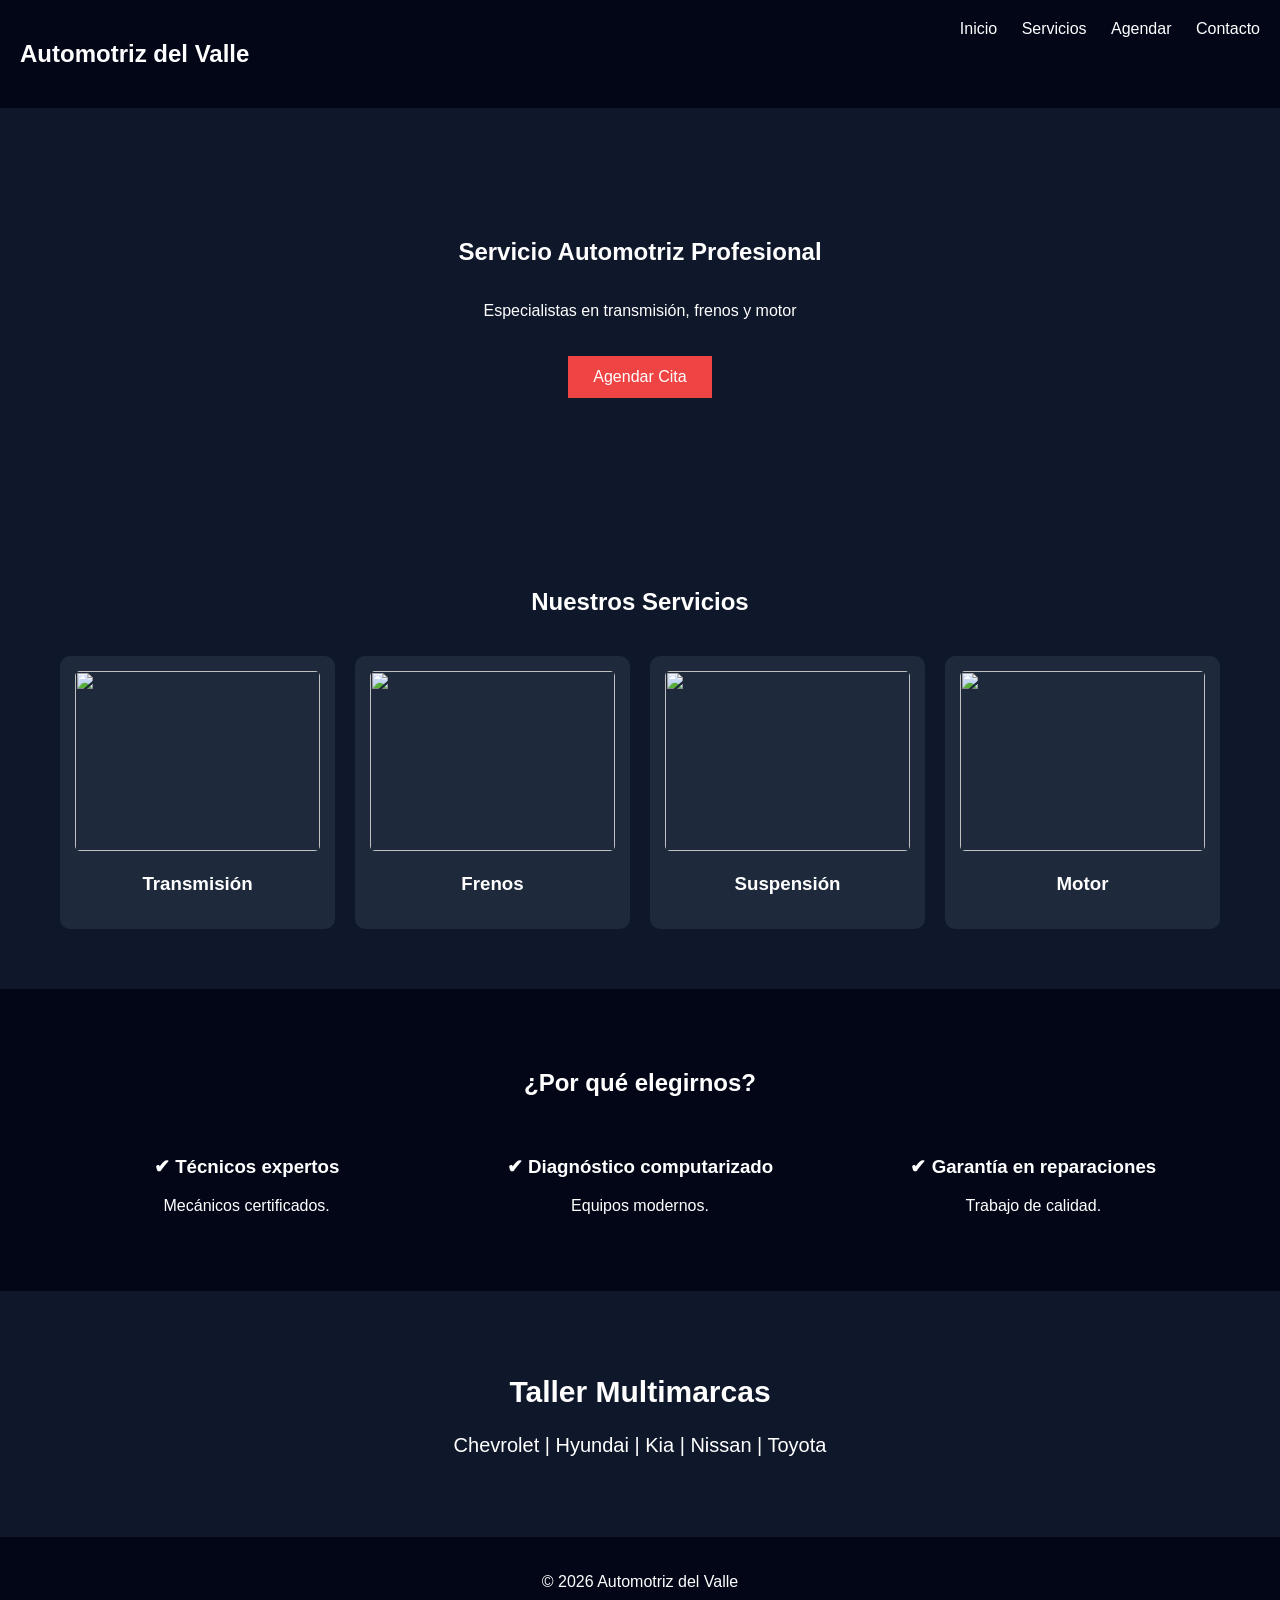
==== index.html @ 14ae5427 "primer version pagina web" ====
<!DOCTYPE html>
<html lang="es">
<head>

<meta charset="UTF-8">
<meta name="viewport" content="width=device-width, initial-scale=1.0">

<title>Automotriz del Valle</title>

<link rel="stylesheet" href="style.css">

</head>

<body>

<!-- NAVBAR -->

<header class="navbar">

<h2>Automotriz del Valle</h2>

<nav>
<a href="#">Inicio</a>
<a href="#">Servicios</a>
<a href="#">Agendar</a>
<a href="#">Contacto</a>
</nav>

</header>

<!-- HERO -->

<section class="hero">

<h1>Servicio Automotriz Profesional</h1>

<p>Especialistas en transmisión, frenos y motor</p>

<button>Agendar Cita</button>

</section>

<!-- SERVICIOS -->

<section class="servicios">

<h2>Nuestros Servicios</h2>

<div class="grid">

<div class="card">
<img src="https://images.unsplash.com/photo-1580273916550-e323be2ae537">
<h3>Transmisión</h3>
</div>

<div class="card">
<img src="https://images.unsplash.com/photo-1619642751034-765dfdf7c58e">
<h3>Frenos</h3>
</div>

<div class="card">
<img src="https://images.unsplash.com/photo-1606577924006-27d39b132ae2">
<h3>Suspensión</h3>
</div>

<div class="card">
<img src="https://images.unsplash.com/photo-1625047509168-a7026f36de04">
<h3>Motor</h3>
</div>

</div>

</section>

<!-- BENEFICIOS -->

<section class="beneficios">

<h2>¿Por qué elegirnos?</h2>

<div class="beneficios-grid">

<div>
<h3>✔ Técnicos expertos</h3>
<p>Mecánicos certificados.</p>
</div>

<div>
<h3>✔ Diagnóstico computarizado</h3>
<p>Equipos modernos.</p>
</div>

<div>
<h3>✔ Garantía en reparaciones</h3>
<p>Trabajo de calidad.</p>
</div>

</div>

</section>

<!-- MARCAS -->

<section class="marcas">

<h2>Taller Multimarcas</h2>

<p>Chevrolet | Hyundai | Kia | Nissan | Toyota</p>

</section>

<!-- FOOTER -->

<footer>

<p>© 2026 Automotriz del Valle</p>

</footer>

</body>
</html>
---- style.css ----
body{

font-family: Arial;
margin:0;
background:#0f172a;
color:white;

}

/* NAVBAR */

.navbar{

display:flex;
justify-content:space-between;
padding:20px;
background:#020617;

}

.navbar a{

color:white;
margin-left:20px;
text-decoration:none;

}

/* HERO */

.hero{

height:400px;

background:url("https://images.unsplash.com/photo-1487754180451-c456f719a1fc") center/cover;

display:flex;
flex-direction:column;
justify-content:center;
align-items:center;

text-align:center;

}

.hero button{

margin-top:20px;
padding:12px 25px;

background:#ef4444;

border:none;

color:white;

font-size:16px;

cursor:pointer;

}

/* SERVICIOS */

.servicios{

padding:60px;

text-align:center;

}

.grid{

display:grid;

grid-template-columns:repeat(4,1fr);

gap:20px;

margin-top:40px;

}

.card{

background:#1e293b;

padding:15px;

border-radius:10px;

}

.card img{

width:100%;

height:180px;

object-fit:cover;

border-radius:5px;

}

/* BENEFICIOS */

.beneficios{

background:#020617;

padding:60px;

text-align:center;

}

.beneficios-grid{

display:grid;

grid-template-columns:repeat(3,1fr);

margin-top:40px;

gap:20px;

}

/* MARCAS */

.marcas{

padding:60px;

text-align:center;

font-size:20px;

}

/* FOOTER */

footer{

background:#020617;

padding:20px;

text-align:center;

}
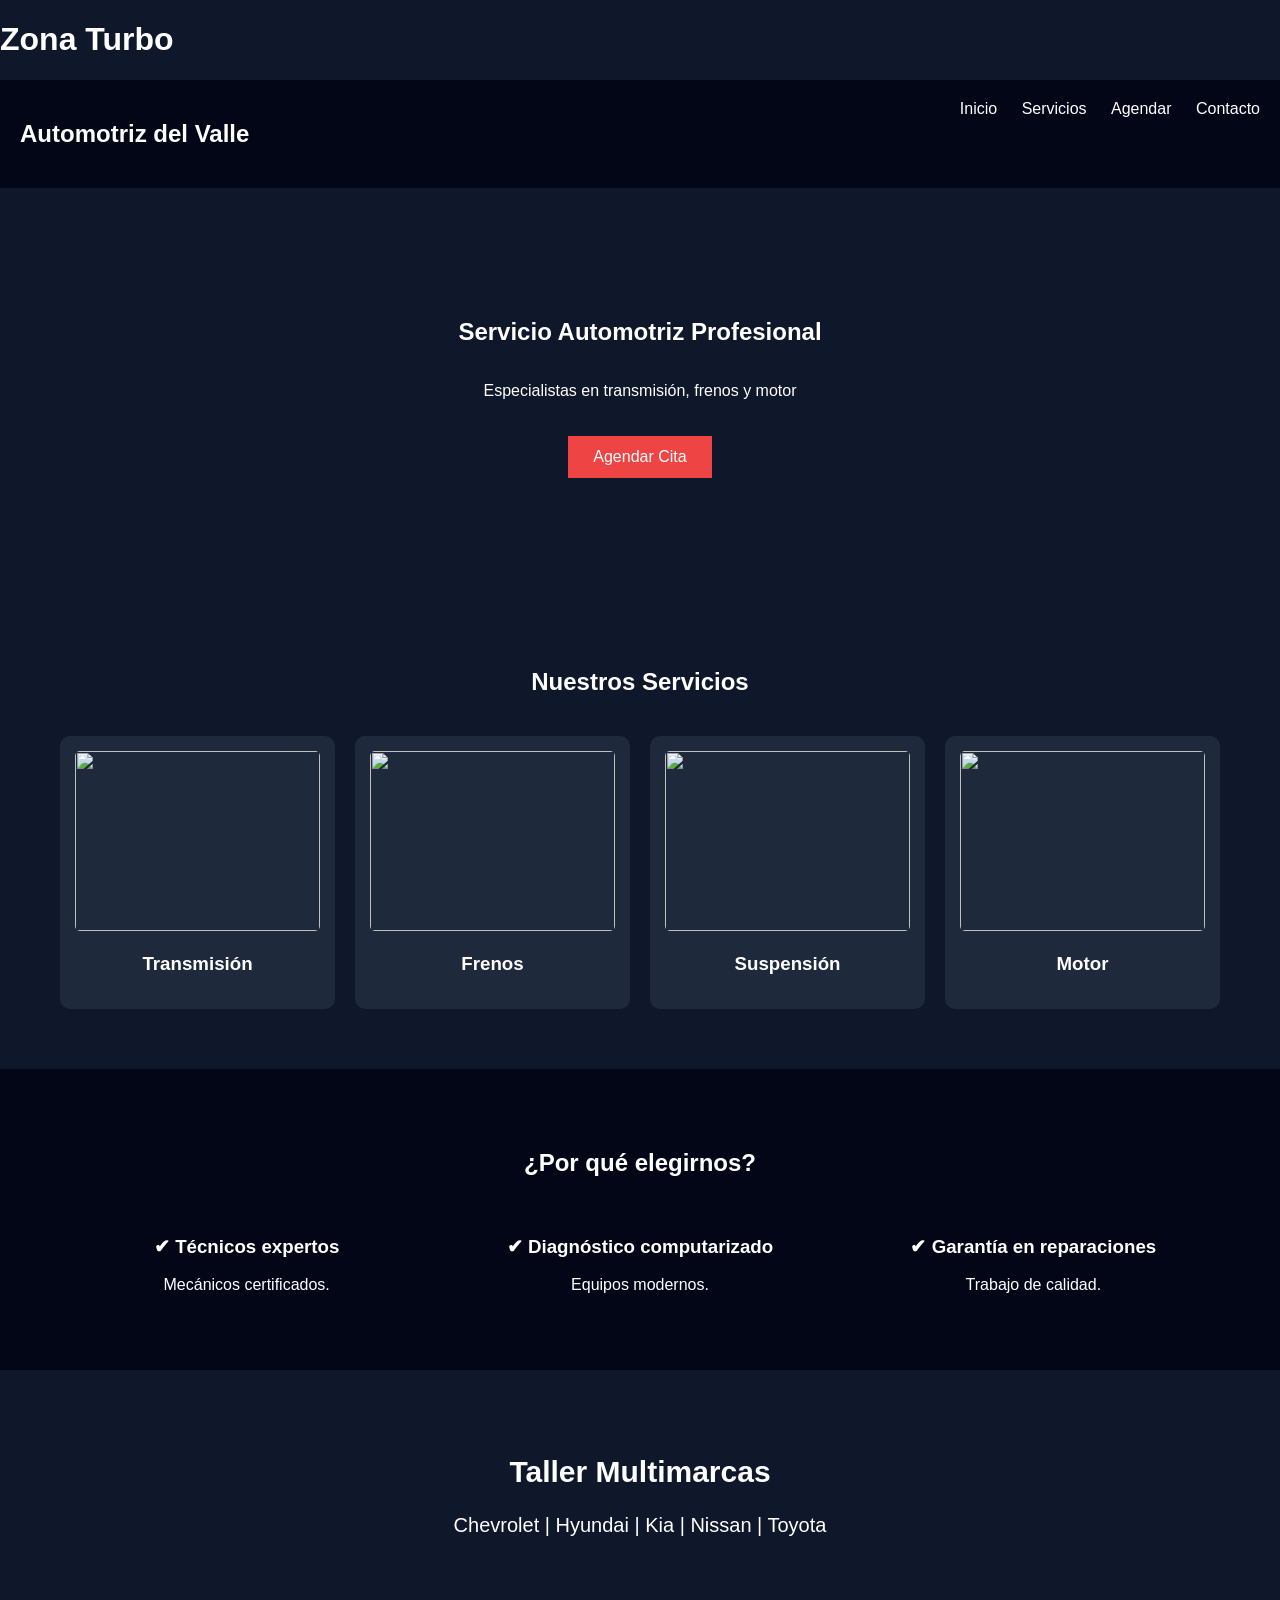
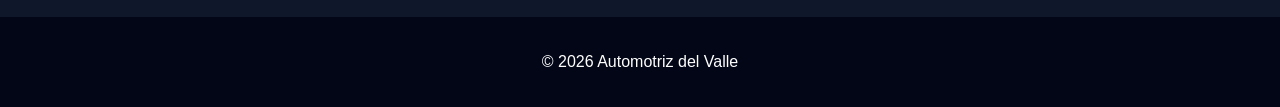
==== commit 238ec7c9: "cambio titulo" ====
--- a/index.html
+++ b/index.html
@@ -5,7 +5,7 @@
 <meta charset="UTF-8">
 <meta name="viewport" content="width=device-width, initial-scale=1.0">
 
-<title>Automotriz del Valle</title>
+<h1>Zona Turbo</h1>
 
 <link rel="stylesheet" href="style.css">
 
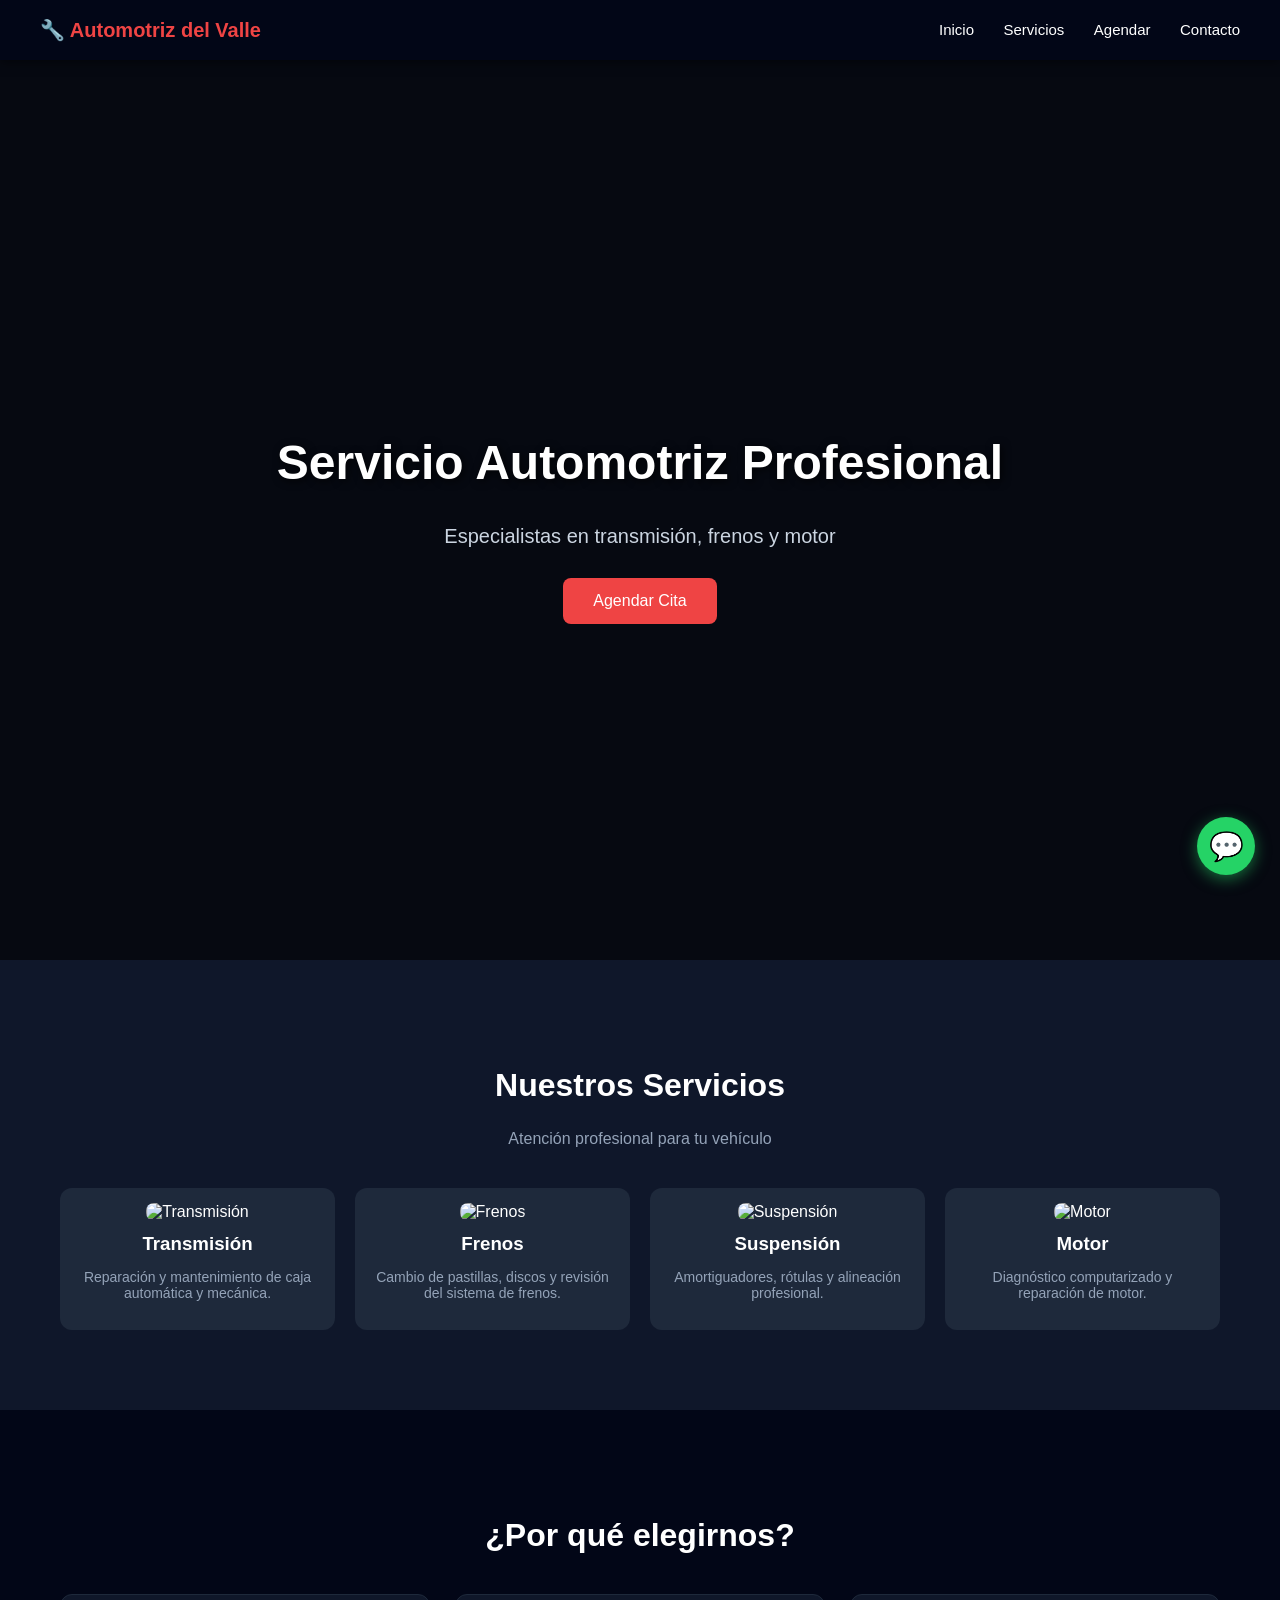
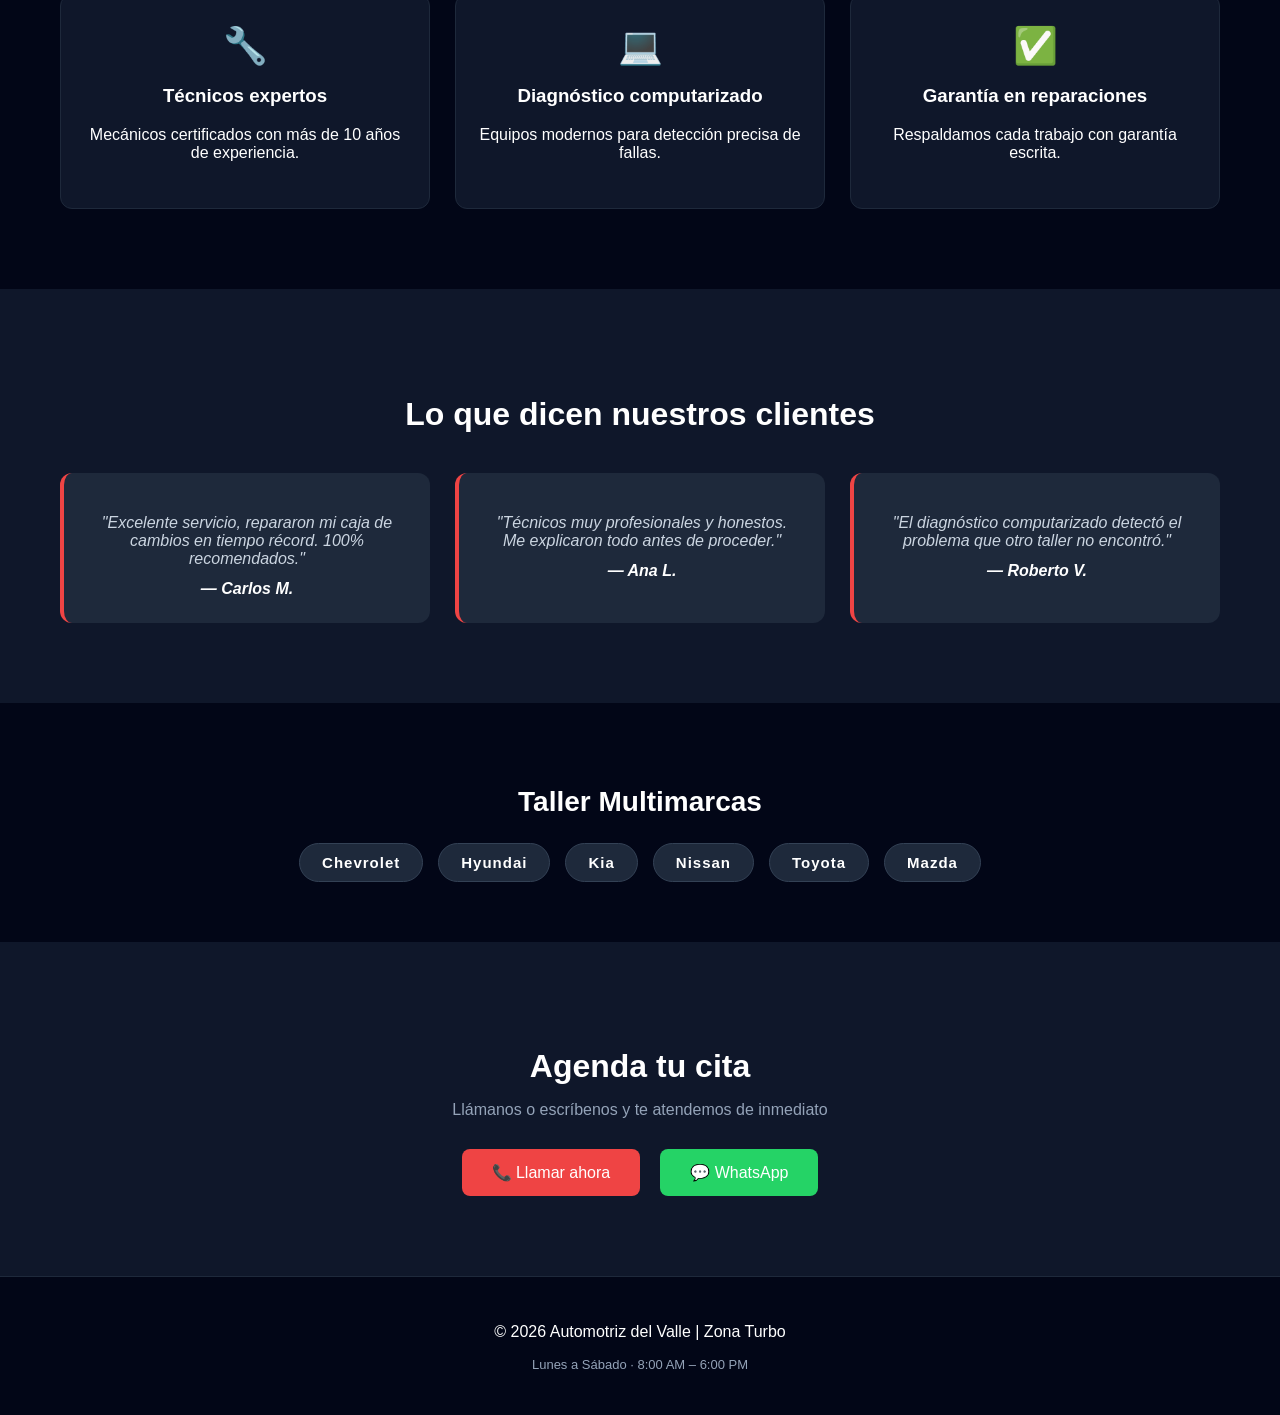
==== commit 40ecaac6: "fix: corregir bugs críticos y mejorar diseño responsive" ====
--- a/index.html
+++ b/index.html
@@ -4,9 +4,8 @@
 
 <meta charset="UTF-8">
 <meta name="viewport" content="width=device-width, initial-scale=1.0">
-
-<h1>Zona Turbo</h1>
-
+<title>Zona Turbo - Automotriz del Valle</title>
+<link rel="icon" href="https://cdn-icons-png.flaticon.com/512/3774/3774278.png" type="image/png">
 <link rel="stylesheet" href="style.css">
 
 </head>
@@ -17,58 +16,63 @@
 
 <header class="navbar">
 
-<h2>Automotriz del Valle</h2>
+  <h2 class="navbar-logo">🔧 Automotriz del Valle</h2>
 
-<nav>
-<a href="#">Inicio</a>
-<a href="#">Servicios</a>
-<a href="#">Agendar</a>
-<a href="#">Contacto</a>
-</nav>
+  <nav>
+    <a href="#inicio">Inicio</a>
+    <a href="#servicios">Servicios</a>
+    <a href="#agendar">Agendar</a>
+    <a href="#contacto">Contacto</a>
+  </nav>
 
 </header>
 
 <!-- HERO -->
 
-<section class="hero">
+<section class="hero" id="inicio">
 
-<h1>Servicio Automotriz Profesional</h1>
-
-<p>Especialistas en transmisión, frenos y motor</p>
-
-<button>Agendar Cita</button>
+  <div class="hero-overlay">
+    <h1>Servicio Automotriz Profesional</h1>
+    <p>Especialistas en transmisión, frenos y motor</p>
+    <a href="#agendar"><button class="btn-primary">Agendar Cita</button></a>
+  </div>
 
 </section>
 
 <!-- SERVICIOS -->
 
-<section class="servicios">
+<section class="servicios" id="servicios">
 
-<h2>Nuestros Servicios</h2>
+  <h2>Nuestros Servicios</h2>
+  <p class="seccion-subtitulo">Atención profesional para tu vehículo</p>
 
-<div class="grid">
+  <div class="grid">
 
-<div class="card">
-<img src="https://images.unsplash.com/photo-1580273916550-e323be2ae537">
-<h3>Transmisión</h3>
-</div>
+    <div class="card">
+      <img src="https://images.unsplash.com/photo-1580273916550-e323be2ae537" alt="Transmisión">
+      <h3>Transmisión</h3>
+      <p>Reparación y mantenimiento de caja automática y mecánica.</p>
+    </div>
 
-<div class="card">
-<img src="https://images.unsplash.com/photo-1619642751034-765dfdf7c58e">
-<h3>Frenos</h3>
-</div>
+    <div class="card">
+      <img src="https://images.unsplash.com/photo-1619642751034-765dfdf7c58e" alt="Frenos">
+      <h3>Frenos</h3>
+      <p>Cambio de pastillas, discos y revisión del sistema de frenos.</p>
+    </div>
 
-<div class="card">
-<img src="https://images.unsplash.com/photo-1606577924006-27d39b132ae2">
-<h3>Suspensión</h3>
-</div>
+    <div class="card">
+      <img src="https://images.unsplash.com/photo-1606577924006-27d39b132ae2" alt="Suspensión">
+      <h3>Suspensión</h3>
+      <p>Amortiguadores, rótulas y alineación profesional.</p>
+    </div>
 
-<div class="card">
-<img src="https://images.unsplash.com/photo-1625047509168-a7026f36de04">
-<h3>Motor</h3>
-</div>
+    <div class="card">
+      <img src="https://images.unsplash.com/photo-1625047509168-a7026f36de04" alt="Motor">
+      <h3>Motor</h3>
+      <p>Diagnóstico computarizado y reparación de motor.</p>
+    </div>
 
-</div>
+  </div>
 
 </section>
 
@@ -76,26 +80,56 @@
 
 <section class="beneficios">
 
-<h2>¿Por qué elegirnos?</h2>
+  <h2>¿Por qué elegirnos?</h2>
 
-<div class="beneficios-grid">
+  <div class="beneficios-grid">
 
-<div>
-<h3>✔ Técnicos expertos</h3>
-<p>Mecánicos certificados.</p>
-</div>
+    <div class="beneficio-card">
+      <span class="icono">🔧</span>
+      <h3>Técnicos expertos</h3>
+      <p>Mecánicos certificados con más de 10 años de experiencia.</p>
+    </div>
 
-<div>
-<h3>✔ Diagnóstico computarizado</h3>
-<p>Equipos modernos.</p>
-</div>
+    <div class="beneficio-card">
+      <span class="icono">💻</span>
+      <h3>Diagnóstico computarizado</h3>
+      <p>Equipos modernos para detección precisa de fallas.</p>
+    </div>
 
-<div>
-<h3>✔ Garantía en reparaciones</h3>
-<p>Trabajo de calidad.</p>
-</div>
+    <div class="beneficio-card">
+      <span class="icono">✅</span>
+      <h3>Garantía en reparaciones</h3>
+      <p>Respaldamos cada trabajo con garantía escrita.</p>
+    </div>
 
-</div>
+  </div>
+
+</section>
+
+<!-- TESTIMONIOS -->
+
+<section class="testimonios">
+
+  <h2>Lo que dicen nuestros clientes</h2>
+
+  <div class="testimonios-grid">
+
+    <div class="testimonio-card">
+      <p>"Excelente servicio, repararon mi caja de cambios en tiempo récord. 100% recomendados."</p>
+      <strong>— Carlos M.</strong>
+    </div>
+
+    <div class="testimonio-card">
+      <p>"Técnicos muy profesionales y honestos. Me explicaron todo antes de proceder."</p>
+      <strong>— Ana L.</strong>
+    </div>
+
+    <div class="testimonio-card">
+      <p>"El diagnóstico computarizado detectó el problema que otro taller no encontró."</p>
+      <strong>— Roberto V.</strong>
+    </div>
+
+  </div>
 
 </section>
 
@@ -103,19 +137,43 @@
 
 <section class="marcas">
 
-<h2>Taller Multimarcas</h2>
+  <h2>Taller Multimarcas</h2>
+  <div class="marcas-lista">
+    <span>Chevrolet</span>
+    <span>Hyundai</span>
+    <span>Kia</span>
+    <span>Nissan</span>
+    <span>Toyota</span>
+    <span>Mazda</span>
+  </div>
 
-<p>Chevrolet | Hyundai | Kia | Nissan | Toyota</p>
+</section>
+
+<!-- AGENDAR -->
+
+<section class="agendar" id="agendar">
+
+  <h2>Agenda tu cita</h2>
+  <p>Llámanos o escríbenos y te atendemos de inmediato</p>
+
+  <div class="contacto-btns">
+    <a href="tel:+593000000000" class="btn-primary">📞 Llamar ahora</a>
+    <a href="https://wa.me/593000000000" target="_blank" class="btn-whatsapp">💬 WhatsApp</a>
+  </div>
 
 </section>
 
 <!-- FOOTER -->
 
-<footer>
+<footer id="contacto">
 
-<p>© 2026 Automotriz del Valle</p>
+  <p>© 2026 Automotriz del Valle | Zona Turbo</p>
+  <p style="font-size:13px; color:#94a3b8;">Lunes a Sábado · 8:00 AM – 6:00 PM</p>
 
 </footer>
 
+<!-- BOTÓN FLOTANTE WHATSAPP -->
+<a href="https://wa.me/593000000000" target="_blank" class="whatsapp-float">💬</a>
+
 </body>
 </html>
--- a/style.css
+++ b/style.css
@@ -1,153 +1,382 @@
-body{
-
-font-family: Arial;
-margin:0;
-background:#0f172a;
-color:white;
-
+* {
+  box-sizing: border-box;
+}
+
+body {
+  font-family: 'Arial', sans-serif;
+  margin: 0;
+  background: #0f172a;
+  color: white;
 }
 
 /* NAVBAR */
 
-.navbar{
-
-display:flex;
-justify-content:space-between;
-padding:20px;
-background:#020617;
-
-}
-
-.navbar a{
-
-color:white;
-margin-left:20px;
-text-decoration:none;
-
+.navbar {
+  display: flex;
+  justify-content: space-between;
+  align-items: center;
+  padding: 18px 40px;
+  background: #020617;
+  position: sticky;
+  top: 0;
+  z-index: 100;
+  box-shadow: 0 2px 10px rgba(0,0,0,0.5);
+}
+
+.navbar-logo {
+  margin: 0;
+  font-size: 20px;
+  color: #ef4444;
+}
+
+.navbar a {
+  color: white;
+  margin-left: 25px;
+  text-decoration: none;
+  font-size: 15px;
+  transition: color 0.3s;
+}
+
+.navbar a:hover {
+  color: #ef4444;
 }
 
 /* HERO */
 
-.hero{
-
-height:400px;
-
-background:url("https://images.unsplash.com/photo-1487754180451-c456f719a1fc") center/cover;
-
-display:flex;
-flex-direction:column;
-justify-content:center;
-align-items:center;
-
-text-align:center;
-
-}
-
-.hero button{
-
-margin-top:20px;
-padding:12px 25px;
-
-background:#ef4444;
-
-border:none;
-
-color:white;
-
-font-size:16px;
-
-cursor:pointer;
-
+.hero {
+  height: 100vh;
+  background: url("https://images.unsplash.com/photo-1487754180451-c456f719a1fc") center/cover no-repeat;
+  display: flex;
+  justify-content: center;
+  align-items: center;
+}
+
+.hero-overlay {
+  background: rgba(0, 0, 0, 0.6);
+  width: 100%;
+  height: 100%;
+  display: flex;
+  flex-direction: column;
+  justify-content: center;
+  align-items: center;
+  text-align: center;
+  padding: 20px;
+}
+
+.hero-overlay h1 {
+  font-size: 48px;
+  margin-bottom: 15px;
+  text-shadow: 2px 2px 8px rgba(0,0,0,0.8);
+}
+
+.hero-overlay p {
+  font-size: 20px;
+  color: #cbd5e1;
+  margin-bottom: 30px;
+}
+
+/* BOTONES */
+
+.btn-primary {
+  padding: 14px 30px;
+  background: #ef4444;
+  border: none;
+  color: white;
+  font-size: 16px;
+  cursor: pointer;
+  border-radius: 8px;
+  text-decoration: none;
+  display: inline-block;
+  transition: background 0.3s, transform 0.2s;
+}
+
+.btn-primary:hover {
+  background: #dc2626;
+  transform: scale(1.05);
+}
+
+.btn-whatsapp {
+  padding: 14px 30px;
+  background: #25d366;
+  border: none;
+  color: white;
+  font-size: 16px;
+  cursor: pointer;
+  border-radius: 8px;
+  text-decoration: none;
+  display: inline-block;
+  transition: background 0.3s, transform 0.2s;
+}
+
+.btn-whatsapp:hover {
+  background: #1ebe5d;
+  transform: scale(1.05);
 }
 
 /* SERVICIOS */
 
-.servicios{
-
-padding:60px;
-
-text-align:center;
-
-}
-
-.grid{
-
-display:grid;
-
-grid-template-columns:repeat(4,1fr);
-
-gap:20px;
-
-margin-top:40px;
-
-}
-
-.card{
-
-background:#1e293b;
-
-padding:15px;
-
-border-radius:10px;
-
-}
-
-.card img{
-
-width:100%;
-
-height:180px;
-
-object-fit:cover;
-
-border-radius:5px;
-
+.servicios {
+  padding: 80px 60px;
+  text-align: center;
+}
+
+.servicios h2 {
+  font-size: 32px;
+}
+
+.seccion-subtitulo {
+  color: #94a3b8;
+  margin-top: 8px;
+}
+
+.grid {
+  display: grid;
+  grid-template-columns: repeat(4, 1fr);
+  gap: 20px;
+  margin-top: 40px;
+}
+
+.card {
+  background: #1e293b;
+  padding: 15px;
+  border-radius: 12px;
+  transition: transform 0.3s, box-shadow 0.3s;
+}
+
+.card:hover {
+  transform: translateY(-6px);
+  box-shadow: 0 8px 20px rgba(239, 68, 68, 0.3);
+}
+
+.card img {
+  width: 100%;
+  height: 180px;
+  object-fit: cover;
+  border-radius: 8px;
+}
+
+.card h3 {
+  margin: 12px 0 6px;
+}
+
+.card p {
+  font-size: 14px;
+  color: #94a3b8;
 }
 
 /* BENEFICIOS */
 
-.beneficios{
-
-background:#020617;
-
-padding:60px;
-
-text-align:center;
-
-}
-
-.beneficios-grid{
-
-display:grid;
-
-grid-template-columns:repeat(3,1fr);
-
-margin-top:40px;
-
-gap:20px;
-
+.beneficios {
+  background: #020617;
+  padding: 80px 60px;
+  text-align: center;
+}
+
+.beneficios h2 {
+  font-size: 32px;
+  margin-bottom: 10px;
+}
+
+.beneficios-grid {
+  display: grid;
+  grid-template-columns: repeat(3, 1fr);
+  margin-top: 40px;
+  gap: 25px;
+}
+
+.beneficio-card {
+  background: #0f172a;
+  padding: 30px 20px;
+  border-radius: 12px;
+  border: 1px solid #1e293b;
+  transition: border-color 0.3s;
+}
+
+.beneficio-card:hover {
+  border-color: #ef4444;
+}
+
+.icono {
+  font-size: 36px;
+  display: block;
+  margin-bottom: 15px;
+}
+
+/* TESTIMONIOS */
+
+.testimonios {
+  padding: 80px 60px;
+  text-align: center;
+}
+
+.testimonios h2 {
+  font-size: 32px;
+  margin-bottom: 40px;
+}
+
+.testimonios-grid {
+  display: grid;
+  grid-template-columns: repeat(3, 1fr);
+  gap: 25px;
+}
+
+.testimonio-card {
+  background: #1e293b;
+  padding: 25px;
+  border-radius: 12px;
+  font-style: italic;
+  border-left: 4px solid #ef4444;
+}
+
+.testimonio-card p {
+  color: #cbd5e1;
+  margin-bottom: 12px;
 }
 
 /* MARCAS */
 
-.marcas{
-
-padding:60px;
-
-text-align:center;
-
-font-size:20px;
-
+.marcas {
+  background: #020617;
+  padding: 60px;
+  text-align: center;
+}
+
+.marcas h2 {
+  font-size: 28px;
+  margin-bottom: 25px;
+}
+
+.marcas-lista {
+  display: flex;
+  justify-content: center;
+  flex-wrap: wrap;
+  gap: 15px;
+  margin-top: 10px;
+}
+
+.marcas-lista span {
+  background: #1e293b;
+  padding: 10px 22px;
+  border-radius: 30px;
+  font-size: 15px;
+  font-weight: bold;
+  letter-spacing: 1px;
+  border: 1px solid #334155;
+}
+
+/* AGENDAR */
+
+.agendar {
+  padding: 80px 60px;
+  text-align: center;
+  background: #0f172a;
+}
+
+.agendar h2 {
+  font-size: 32px;
+  margin-bottom: 10px;
+}
+
+.agendar p {
+  color: #94a3b8;
+  margin-bottom: 30px;
+}
+
+.contacto-btns {
+  display: flex;
+  justify-content: center;
+  gap: 20px;
+  flex-wrap: wrap;
 }
 
 /* FOOTER */
 
-footer{
-
-background:#020617;
-
-padding:20px;
-
-text-align:center;
-
-}+footer {
+  background: #020617;
+  padding: 30px 20px;
+  text-align: center;
+  border-top: 1px solid #1e293b;
+}
+
+/* WHATSAPP FLOTANTE */
+
+.whatsapp-float {
+  position: fixed;
+  bottom: 25px;
+  right: 25px;
+  background: #25d366;
+  color: white;
+  font-size: 28px;
+  width: 58px;
+  height: 58px;
+  border-radius: 50%;
+  display: flex;
+  align-items: center;
+  justify-content: center;
+  text-decoration: none;
+  box-shadow: 0 4px 15px rgba(37, 211, 102, 0.5);
+  z-index: 999;
+  transition: transform 0.3s;
+}
+
+.whatsapp-float:hover {
+  transform: scale(1.15);
+}
+
+/* RESPONSIVE */
+
+@media (max-width: 1024px) {
+  .grid {
+    grid-template-columns: repeat(2, 1fr);
+  }
+}
+
+@media (max-width: 768px) {
+  .navbar {
+    flex-direction: column;
+    gap: 12px;
+    padding: 15px 20px;
+  }
+
+  .navbar nav {
+    display: flex;
+    flex-wrap: wrap;
+    justify-content: center;
+    gap: 5px;
+  }
+
+  .navbar a {
+    margin-left: 10px;
+  }
+
+  .hero-overlay h1 {
+    font-size: 30px;
+  }
+
+  .hero-overlay p {
+    font-size: 16px;
+  }
+
+  .servicios,
+  .beneficios,
+  .testimonios,
+  .marcas,
+  .agendar {
+    padding: 50px 20px;
+  }
+
+  .beneficios-grid,
+  .testimonios-grid {
+    grid-template-columns: 1fr;
+  }
+}
+
+@media (max-width: 480px) {
+  .grid {
+    grid-template-columns: 1fr;
+  }
+
+  .hero-overlay h1 {
+    font-size: 24px;
+  }
+}
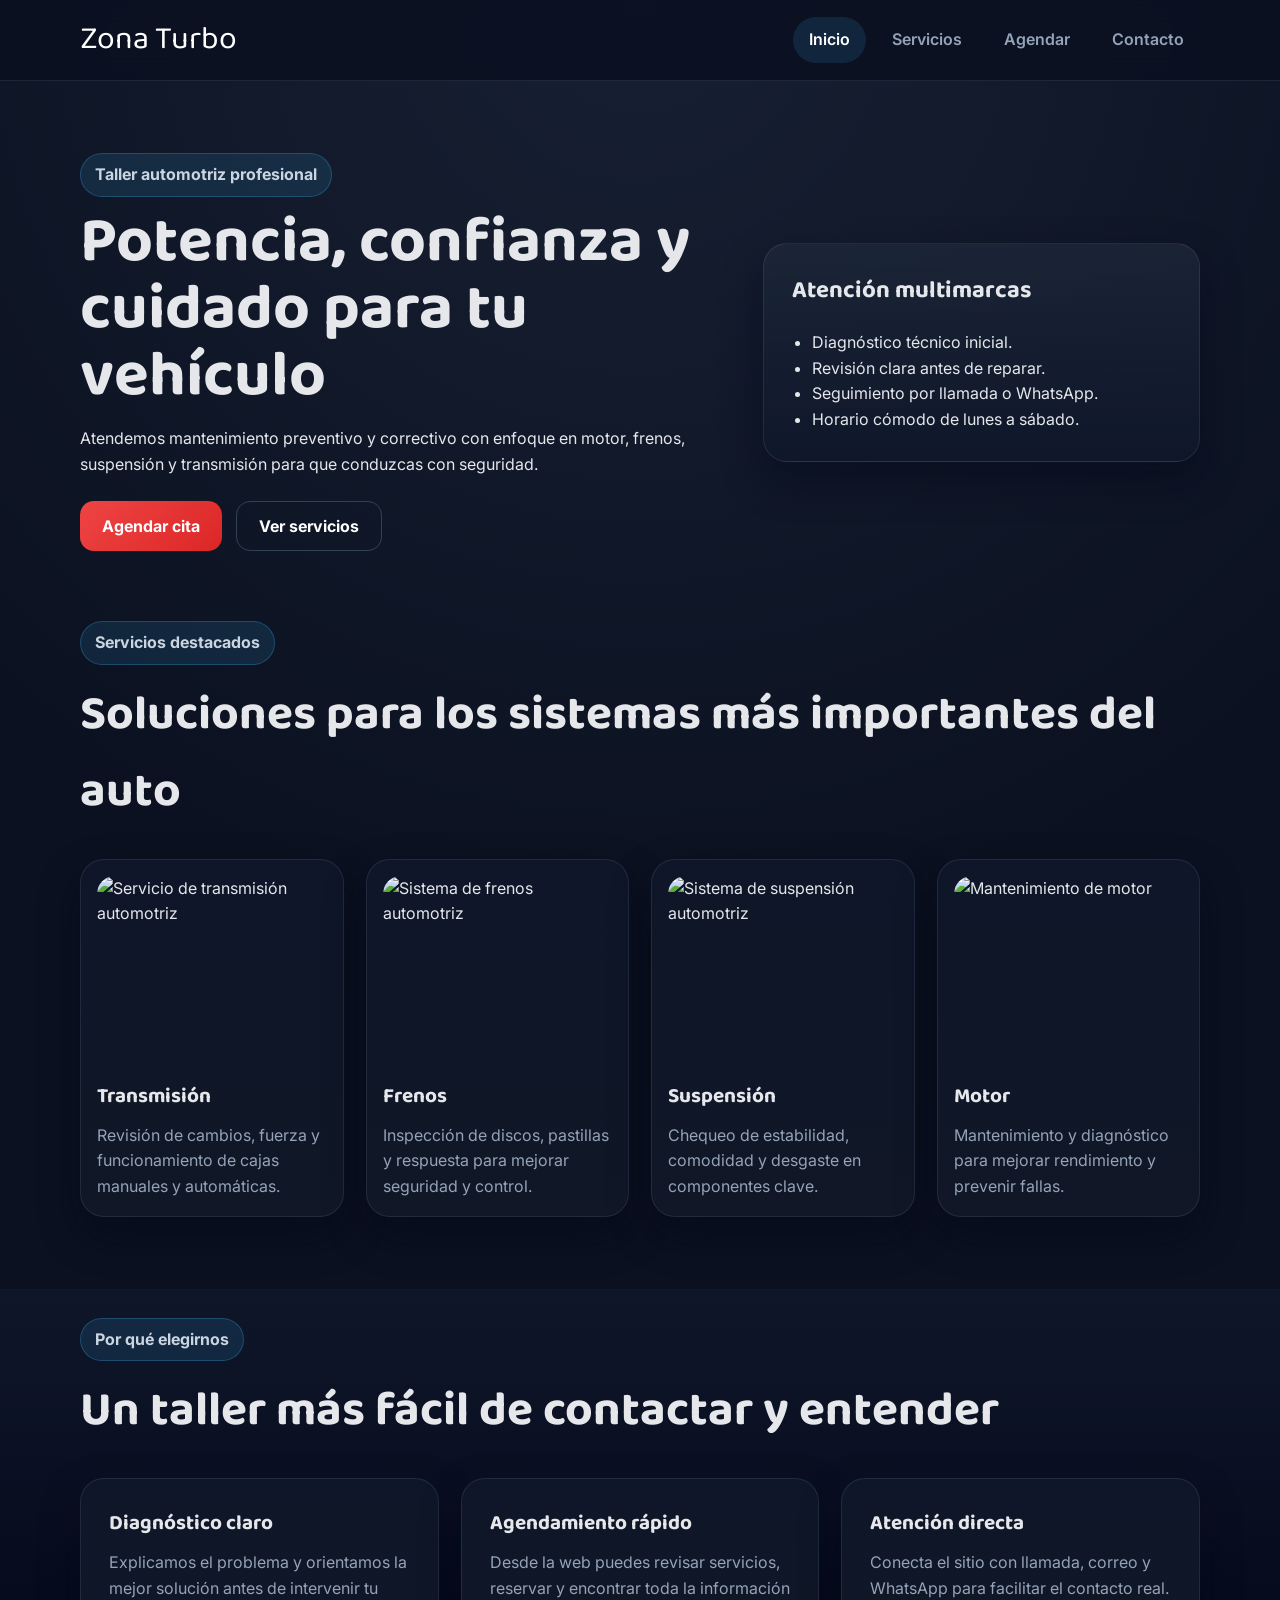
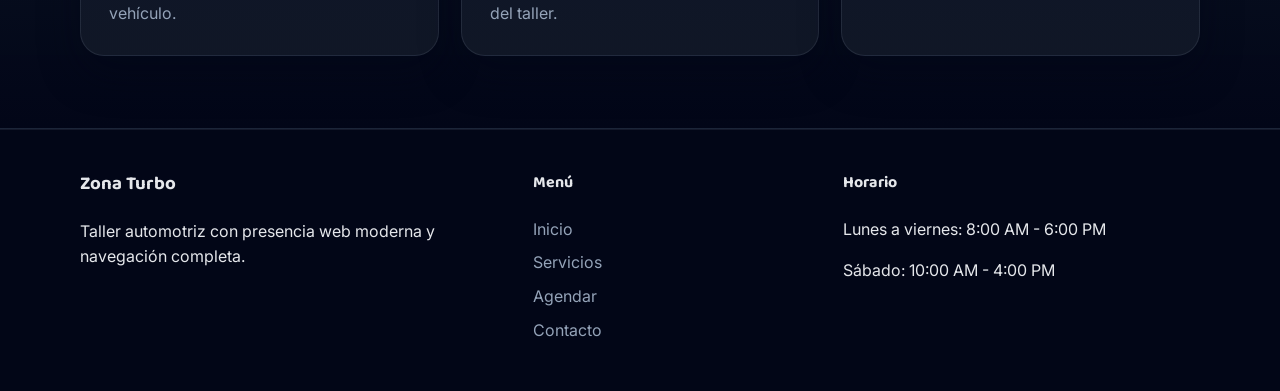
==== commit ae723f56: "feat: segunda fase - navegacion completa, servicios, agendar y contacto con estilo oscuro unificado" ====
--- a/index.html
+++ b/index.html
@@ -1,179 +1,126 @@
 <!DOCTYPE html>
 <html lang="es">
 <head>
+  <meta charset="UTF-8">
+  <meta name="viewport" content="width=device-width, initial-scale=1.0">
+  <title>Zona Turbo | Taller automotriz</title>
+  <meta name="description" content="Zona Turbo, taller automotriz especializado en motor, frenos, suspensión y transmisión en Tulcán.">
+  <link rel="preconnect" href="https://fonts.googleapis.com">
+  <link rel="preconnect" href="https://fonts.gstatic.com" crossorigin>
+  <link href="https://fonts.googleapis.com/css2?family=Baloo+2:wght@400;600;700&family=Inter:wght@400;500;600;700&display=swap" rel="stylesheet">
+  <link rel="stylesheet" href="style.css">
+</head>
+<body>
+  <header class="site-header">
+    <div class="container nav-wrap">
+      <a class="brand" href="index.html">Zona Turbo</a>
+      <nav class="main-nav" aria-label="Principal">
+        <a class="active" href="index.html">Inicio</a>
+        <a href="servicios.html">Servicios</a>
+        <a href="agendar.html">Agendar</a>
+        <a href="contacto.html">Contacto</a>
+      </nav>
+    </div>
+  </header>
 
-<meta charset="UTF-8">
-<meta name="viewport" content="width=device-width, initial-scale=1.0">
-<title>Zona Turbo - Automotriz del Valle</title>
-<link rel="icon" href="https://cdn-icons-png.flaticon.com/512/3774/3774278.png" type="image/png">
-<link rel="stylesheet" href="style.css">
+  <main>
+    <section class="hero">
+      <div class="container hero-grid">
+        <div class="hero-copy">
+          <span class="eyebrow">Taller automotriz profesional</span>
+          <h1>Potencia, confianza y cuidado para tu vehículo</h1>
+          <p>Atendemos mantenimiento preventivo y correctivo con enfoque en motor, frenos, suspensión y transmisión para que conduzcas con seguridad.</p>
+          <div class="hero-actions">
+            <a class="btn btn-primary" href="agendar.html">Agendar cita</a>
+            <a class="btn btn-secondary" href="servicios.html">Ver servicios</a>
+          </div>
+        </div>
+        <div class="hero-panel card glass">
+          <h2>Atención multimarcas</h2>
+          <ul>
+            <li>Diagnóstico técnico inicial.</li>
+            <li>Revisión clara antes de reparar.</li>
+            <li>Seguimiento por llamada o WhatsApp.</li>
+            <li>Horario cómodo de lunes a sábado.</li>
+          </ul>
+        </div>
+      </div>
+    </section>
 
-</head>
+    <section class="section">
+      <div class="container">
+        <div class="section-head">
+          <span class="eyebrow">Servicios destacados</span>
+          <h2>Soluciones para los sistemas más importantes del auto</h2>
+        </div>
+        <div class="card-grid cols-4">
+          <article class="card service-card">
+            <img src="https://images.unsplash.com/photo-1580273916550-e323be2ae537?auto=format&fit=crop&w=900&q=80" alt="Servicio de transmisión automotriz">
+            <h3>Transmisión</h3>
+            <p>Revisión de cambios, fuerza y funcionamiento de cajas manuales y automáticas.</p>
+          </article>
+          <article class="card service-card">
+            <img src="https://images.unsplash.com/photo-1619642751034-765dfdf7c58e?auto=format&fit=crop&w=900&q=80" alt="Sistema de frenos automotriz">
+            <h3>Frenos</h3>
+            <p>Inspección de discos, pastillas y respuesta para mejorar seguridad y control.</p>
+          </article>
+          <article class="card service-card">
+            <img src="https://images.unsplash.com/photo-1606577924006-27d39b132ae2?auto=format&fit=crop&w=900&q=80" alt="Sistema de suspensión automotriz">
+            <h3>Suspensión</h3>
+            <p>Chequeo de estabilidad, comodidad y desgaste en componentes clave.</p>
+          </article>
+          <article class="card service-card">
+            <img src="https://images.unsplash.com/photo-1625047509168-a7026f36de04?auto=format&fit=crop&w=900&q=80" alt="Mantenimiento de motor">
+            <h3>Motor</h3>
+            <p>Mantenimiento y diagnóstico para mejorar rendimiento y prevenir fallas.</p>
+          </article>
+        </div>
+      </div>
+    </section>
 
-<body>
+    <section class="section section-dark">
+      <div class="container">
+        <div class="section-head">
+          <span class="eyebrow">Por qué elegirnos</span>
+          <h2>Un taller más fácil de contactar y entender</h2>
+        </div>
+        <div class="card-grid cols-3">
+          <article class="card feature-card">
+            <h3>Diagnóstico claro</h3>
+            <p>Explicamos el problema y orientamos la mejor solución antes de intervenir tu vehículo.</p>
+          </article>
+          <article class="card feature-card">
+            <h3>Agendamiento rápido</h3>
+            <p>Desde la web puedes revisar servicios, reservar y encontrar toda la información del taller.</p>
+          </article>
+          <article class="card feature-card">
+            <h3>Atención directa</h3>
+            <p>Conecta el sitio con llamada, correo y WhatsApp para facilitar el contacto real.</p>
+          </article>
+        </div>
+      </div>
+    </section>
+  </main>
 
-<!-- NAVBAR -->
-
-<header class="navbar">
-
-  <h2 class="navbar-logo">🔧 Automotriz del Valle</h2>
-
-  <nav>
-    <a href="#inicio">Inicio</a>
-    <a href="#servicios">Servicios</a>
-    <a href="#agendar">Agendar</a>
-    <a href="#contacto">Contacto</a>
-  </nav>
-
-</header>
-
-<!-- HERO -->
-
-<section class="hero" id="inicio">
-
-  <div class="hero-overlay">
-    <h1>Servicio Automotriz Profesional</h1>
-    <p>Especialistas en transmisión, frenos y motor</p>
-    <a href="#agendar"><button class="btn-primary">Agendar Cita</button></a>
-  </div>
-
-</section>
-
-<!-- SERVICIOS -->
-
-<section class="servicios" id="servicios">
-
-  <h2>Nuestros Servicios</h2>
-  <p class="seccion-subtitulo">Atención profesional para tu vehículo</p>
-
-  <div class="grid">
-
-    <div class="card">
-      <img src="https://images.unsplash.com/photo-1580273916550-e323be2ae537" alt="Transmisión">
-      <h3>Transmisión</h3>
-      <p>Reparación y mantenimiento de caja automática y mecánica.</p>
+  <footer class="site-footer">
+    <div class="container footer-grid">
+      <div>
+        <h3>Zona Turbo</h3>
+        <p>Taller automotriz con presencia web moderna y navegación completa.</p>
+      </div>
+      <div>
+        <h4>Menú</h4>
+        <a href="index.html">Inicio</a>
+        <a href="servicios.html">Servicios</a>
+        <a href="agendar.html">Agendar</a>
+        <a href="contacto.html">Contacto</a>
+      </div>
+      <div>
+        <h4>Horario</h4>
+        <p>Lunes a viernes: 8:00 AM - 6:00 PM</p>
+        <p>Sábado: 10:00 AM - 4:00 PM</p>
+      </div>
     </div>
-
-    <div class="card">
-      <img src="https://images.unsplash.com/photo-1619642751034-765dfdf7c58e" alt="Frenos">
-      <h3>Frenos</h3>
-      <p>Cambio de pastillas, discos y revisión del sistema de frenos.</p>
-    </div>
-
-    <div class="card">
-      <img src="https://images.unsplash.com/photo-1606577924006-27d39b132ae2" alt="Suspensión">
-      <h3>Suspensión</h3>
-      <p>Amortiguadores, rótulas y alineación profesional.</p>
-    </div>
-
-    <div class="card">
-      <img src="https://images.unsplash.com/photo-1625047509168-a7026f36de04" alt="Motor">
-      <h3>Motor</h3>
-      <p>Diagnóstico computarizado y reparación de motor.</p>
-    </div>
-
-  </div>
-
-</section>
-
-<!-- BENEFICIOS -->
-
-<section class="beneficios">
-
-  <h2>¿Por qué elegirnos?</h2>
-
-  <div class="beneficios-grid">
-
-    <div class="beneficio-card">
-      <span class="icono">🔧</span>
-      <h3>Técnicos expertos</h3>
-      <p>Mecánicos certificados con más de 10 años de experiencia.</p>
-    </div>
-
-    <div class="beneficio-card">
-      <span class="icono">💻</span>
-      <h3>Diagnóstico computarizado</h3>
-      <p>Equipos modernos para detección precisa de fallas.</p>
-    </div>
-
-    <div class="beneficio-card">
-      <span class="icono">✅</span>
-      <h3>Garantía en reparaciones</h3>
-      <p>Respaldamos cada trabajo con garantía escrita.</p>
-    </div>
-
-  </div>
-
-</section>
-
-<!-- TESTIMONIOS -->
-
-<section class="testimonios">
-
-  <h2>Lo que dicen nuestros clientes</h2>
-
-  <div class="testimonios-grid">
-
-    <div class="testimonio-card">
-      <p>"Excelente servicio, repararon mi caja de cambios en tiempo récord. 100% recomendados."</p>
-      <strong>— Carlos M.</strong>
-    </div>
-
-    <div class="testimonio-card">
-      <p>"Técnicos muy profesionales y honestos. Me explicaron todo antes de proceder."</p>
-      <strong>— Ana L.</strong>
-    </div>
-
-    <div class="testimonio-card">
-      <p>"El diagnóstico computarizado detectó el problema que otro taller no encontró."</p>
-      <strong>— Roberto V.</strong>
-    </div>
-
-  </div>
-
-</section>
-
-<!-- MARCAS -->
-
-<section class="marcas">
-
-  <h2>Taller Multimarcas</h2>
-  <div class="marcas-lista">
-    <span>Chevrolet</span>
-    <span>Hyundai</span>
-    <span>Kia</span>
-    <span>Nissan</span>
-    <span>Toyota</span>
-    <span>Mazda</span>
-  </div>
-
-</section>
-
-<!-- AGENDAR -->
-
-<section class="agendar" id="agendar">
-
-  <h2>Agenda tu cita</h2>
-  <p>Llámanos o escríbenos y te atendemos de inmediato</p>
-
-  <div class="contacto-btns">
-    <a href="tel:+593000000000" class="btn-primary">📞 Llamar ahora</a>
-    <a href="https://wa.me/593000000000" target="_blank" class="btn-whatsapp">💬 WhatsApp</a>
-  </div>
-
-</section>
-
-<!-- FOOTER -->
-
-<footer id="contacto">
-
-  <p>© 2026 Automotriz del Valle | Zona Turbo</p>
-  <p style="font-size:13px; color:#94a3b8;">Lunes a Sábado · 8:00 AM – 6:00 PM</p>
-
-</footer>
-
-<!-- BOTÓN FLOTANTE WHATSAPP -->
-<a href="https://wa.me/593000000000" target="_blank" class="whatsapp-float">💬</a>
-
+  </footer>
 </body>
 </html>
--- a/style.css
+++ b/style.css
@@ -1,382 +1,404 @@
+:root {
+  --bg: #0b1120;
+  --bg-soft: #111827;
+  --surface: #0f172a;
+  --surface-2: #1e293b;
+  --line: #334155;
+  --text: #e5e7eb;
+  --muted: #94a3b8;
+  --primary: #ef4444;
+  --primary-dark: #dc2626;
+  --accent: #38bdf8;
+  --shadow: 0 18px 40px rgba(2, 6, 23, 0.45);
+}
+
 * {
   box-sizing: border-box;
 }
 
+html {
+  scroll-behavior: smooth;
+}
+
 body {
-  font-family: 'Arial', sans-serif;
   margin: 0;
-  background: #0f172a;
-  color: white;
-}
-
-/* NAVBAR */
-
-.navbar {
-  display: flex;
-  justify-content: space-between;
-  align-items: center;
-  padding: 18px 40px;
-  background: #020617;
+  font-family: 'Inter', sans-serif;
+  background: radial-gradient(circle at top, #172033 0%, var(--bg) 45%);
+  color: var(--text);
+  line-height: 1.6;
+}
+
+a {
+  color: inherit;
+  text-decoration: none;
+}
+
+img {
+  max-width: 100%;
+  display: block;
+}
+
+.container {
+  width: min(1120px, calc(100% - 32px));
+  margin: 0 auto;
+}
+
+.narrow {
+  width: min(760px, 100%);
+}
+
+.brand,
+h1, h2, h3, h4 {
+  font-family: 'Baloo 2', cursive;
+}
+
+.site-header {
   position: sticky;
   top: 0;
-  z-index: 100;
-  box-shadow: 0 2px 10px rgba(0,0,0,0.5);
-}
-
-.navbar-logo {
-  margin: 0;
-  font-size: 20px;
-  color: #ef4444;
-}
-
-.navbar a {
-  color: white;
-  margin-left: 25px;
-  text-decoration: none;
-  font-size: 15px;
-  transition: color 0.3s;
-}
-
-.navbar a:hover {
-  color: #ef4444;
-}
-
-/* HERO */
-
-.hero {
-  height: 100vh;
-  background: url("https://images.unsplash.com/photo-1487754180451-c456f719a1fc") center/cover no-repeat;
-  display: flex;
-  justify-content: center;
-  align-items: center;
-}
-
-.hero-overlay {
-  background: rgba(0, 0, 0, 0.6);
-  width: 100%;
-  height: 100%;
-  display: flex;
-  flex-direction: column;
-  justify-content: center;
-  align-items: center;
-  text-align: center;
-  padding: 20px;
-}
-
-.hero-overlay h1 {
-  font-size: 48px;
-  margin-bottom: 15px;
-  text-shadow: 2px 2px 8px rgba(0,0,0,0.8);
-}
-
-.hero-overlay p {
-  font-size: 20px;
-  color: #cbd5e1;
-  margin-bottom: 30px;
-}
-
-/* BOTONES */
-
-.btn-primary {
-  padding: 14px 30px;
-  background: #ef4444;
-  border: none;
-  color: white;
-  font-size: 16px;
-  cursor: pointer;
-  border-radius: 8px;
-  text-decoration: none;
-  display: inline-block;
-  transition: background 0.3s, transform 0.2s;
-}
-
-.btn-primary:hover {
-  background: #dc2626;
-  transform: scale(1.05);
-}
-
-.btn-whatsapp {
-  padding: 14px 30px;
-  background: #25d366;
-  border: none;
-  color: white;
-  font-size: 16px;
-  cursor: pointer;
-  border-radius: 8px;
-  text-decoration: none;
-  display: inline-block;
-  transition: background 0.3s, transform 0.2s;
-}
-
-.btn-whatsapp:hover {
-  background: #1ebe5d;
-  transform: scale(1.05);
-}
-
-/* SERVICIOS */
-
-.servicios {
-  padding: 80px 60px;
-  text-align: center;
-}
-
-.servicios h2 {
-  font-size: 32px;
-}
-
-.seccion-subtitulo {
-  color: #94a3b8;
-  margin-top: 8px;
-}
-
-.grid {
-  display: grid;
-  grid-template-columns: repeat(4, 1fr);
-  gap: 20px;
-  margin-top: 40px;
-}
-
-.card {
-  background: #1e293b;
-  padding: 15px;
-  border-radius: 12px;
-  transition: transform 0.3s, box-shadow 0.3s;
-}
-
-.card:hover {
-  transform: translateY(-6px);
-  box-shadow: 0 8px 20px rgba(239, 68, 68, 0.3);
-}
-
-.card img {
-  width: 100%;
-  height: 180px;
-  object-fit: cover;
-  border-radius: 8px;
-}
-
-.card h3 {
-  margin: 12px 0 6px;
-}
-
-.card p {
-  font-size: 14px;
-  color: #94a3b8;
-}
-
-/* BENEFICIOS */
-
-.beneficios {
-  background: #020617;
-  padding: 80px 60px;
-  text-align: center;
-}
-
-.beneficios h2 {
-  font-size: 32px;
-  margin-bottom: 10px;
-}
-
-.beneficios-grid {
-  display: grid;
-  grid-template-columns: repeat(3, 1fr);
-  margin-top: 40px;
-  gap: 25px;
-}
-
-.beneficio-card {
-  background: #0f172a;
-  padding: 30px 20px;
-  border-radius: 12px;
-  border: 1px solid #1e293b;
-  transition: border-color 0.3s;
-}
-
-.beneficio-card:hover {
-  border-color: #ef4444;
-}
-
-.icono {
-  font-size: 36px;
-  display: block;
-  margin-bottom: 15px;
-}
-
-/* TESTIMONIOS */
-
-.testimonios {
-  padding: 80px 60px;
-  text-align: center;
-}
-
-.testimonios h2 {
-  font-size: 32px;
-  margin-bottom: 40px;
-}
-
-.testimonios-grid {
-  display: grid;
-  grid-template-columns: repeat(3, 1fr);
-  gap: 25px;
-}
-
-.testimonio-card {
-  background: #1e293b;
-  padding: 25px;
-  border-radius: 12px;
-  font-style: italic;
-  border-left: 4px solid #ef4444;
-}
-
-.testimonio-card p {
-  color: #cbd5e1;
-  margin-bottom: 12px;
-}
-
-/* MARCAS */
-
-.marcas {
-  background: #020617;
-  padding: 60px;
-  text-align: center;
-}
-
-.marcas h2 {
-  font-size: 28px;
-  margin-bottom: 25px;
-}
-
-.marcas-lista {
-  display: flex;
-  justify-content: center;
-  flex-wrap: wrap;
-  gap: 15px;
-  margin-top: 10px;
-}
-
-.marcas-lista span {
-  background: #1e293b;
-  padding: 10px 22px;
-  border-radius: 30px;
-  font-size: 15px;
-  font-weight: bold;
-  letter-spacing: 1px;
-  border: 1px solid #334155;
-}
-
-/* AGENDAR */
-
-.agendar {
-  padding: 80px 60px;
-  text-align: center;
-  background: #0f172a;
-}
-
-.agendar h2 {
-  font-size: 32px;
-  margin-bottom: 10px;
-}
-
-.agendar p {
-  color: #94a3b8;
-  margin-bottom: 30px;
-}
-
-.contacto-btns {
-  display: flex;
-  justify-content: center;
-  gap: 20px;
-  flex-wrap: wrap;
-}
-
-/* FOOTER */
-
-footer {
-  background: #020617;
-  padding: 30px 20px;
-  text-align: center;
-  border-top: 1px solid #1e293b;
-}
-
-/* WHATSAPP FLOTANTE */
-
-.whatsapp-float {
-  position: fixed;
-  bottom: 25px;
-  right: 25px;
-  background: #25d366;
-  color: white;
-  font-size: 28px;
-  width: 58px;
-  height: 58px;
-  border-radius: 50%;
+  z-index: 50;
+  background: rgba(11, 17, 32, 0.88);
+  backdrop-filter: blur(12px);
+  border-bottom: 1px solid rgba(148, 163, 184, 0.15);
+}
+
+.nav-wrap {
   display: flex;
   align-items: center;
+  justify-content: space-between;
+  min-height: 80px;
+  gap: 20px;
+}
+
+.brand {
+  font-size: 2rem;
+  color: #fff;
+}
+
+.main-nav {
+  display: flex;
+  gap: 10px;
+  flex-wrap: wrap;
+}
+
+.main-nav a {
+  padding: 10px 16px;
+  border-radius: 999px;
+  color: var(--muted);
+  font-weight: 600;
+  transition: 0.25s ease;
+}
+
+.main-nav a:hover,
+.main-nav a.active {
+  background: rgba(56, 189, 248, 0.12);
+  color: #fff;
+}
+
+.hero,
+.page-top {
+  padding: 72px 0 42px;
+}
+
+.hero-grid {
+  display: grid;
+  grid-template-columns: 1.2fr 0.8fr;
+  align-items: center;
+  gap: 28px;
+}
+
+.hero-copy h1,
+.page-top h1 {
+  font-size: clamp(2.4rem, 5vw, 4.4rem);
+  line-height: 1.05;
+  margin: 12px 0 16px;
+}
+
+.eyebrow {
+  display: inline-block;
+  padding: 8px 14px;
+  border-radius: 999px;
+  background: rgba(56, 189, 248, 0.12);
+  border: 1px solid rgba(56, 189, 248, 0.25);
+  color: #cbd5e1;
+  font-weight: 700;
+}
+
+.hero-actions {
+  display: flex;
+  gap: 14px;
+  flex-wrap: wrap;
+  margin-top: 24px;
+}
+
+.btn {
+  display: inline-flex;
+  align-items: center;
   justify-content: center;
-  text-decoration: none;
-  box-shadow: 0 4px 15px rgba(37, 211, 102, 0.5);
-  z-index: 999;
-  transition: transform 0.3s;
-}
-
-.whatsapp-float:hover {
-  transform: scale(1.15);
-}
-
-/* RESPONSIVE */
+  min-height: 50px;
+  padding: 0 22px;
+  border-radius: 14px;
+  border: none;
+  font-weight: 700;
+  cursor: pointer;
+  font-family: inherit;
+  transition: transform 0.2s ease, background 0.2s ease, border-color 0.2s ease;
+}
+
+.btn:hover {
+  transform: translateY(-2px);
+}
+
+.btn-primary {
+  background: linear-gradient(135deg, var(--primary), var(--primary-dark));
+  color: #fff;
+}
+
+.btn-secondary {
+  background: transparent;
+  color: #fff;
+  border: 1px solid var(--line);
+}
+
+.card {
+  background: linear-gradient(180deg, rgba(15, 23, 42, 0.95), rgba(17, 24, 39, 0.95));
+  border: 1px solid rgba(148, 163, 184, 0.14);
+  border-radius: 24px;
+  box-shadow: var(--shadow);
+}
+
+.glass {
+  background: linear-gradient(180deg, rgba(30, 41, 59, 0.72), rgba(15, 23, 42, 0.86));
+}
+
+.hero-panel,
+.feature-card,
+.contact-card,
+.booking-form {
+  padding: 28px;
+}
+
+.hero-panel h2 {
+  margin-top: 0;
+}
+
+.hero-panel ul {
+  padding-left: 20px;
+  margin: 0;
+}
+
+.section {
+  padding: 28px 0 72px;
+}
+
+.section-dark {
+  background: linear-gradient(180deg, rgba(15, 23, 42, 0.92), rgba(2, 6, 23, 0.98));
+  border-top: 1px solid rgba(148, 163, 184, 0.1);
+  border-bottom: 1px solid rgba(148, 163, 184, 0.1);
+}
+
+.section-head {
+  margin-bottom: 28px;
+}
+
+.section-head h2 {
+  font-size: clamp(2rem, 4vw, 3rem);
+  margin: 12px 0 0;
+}
+
+.card-grid {
+  display: grid;
+  gap: 22px;
+}
+
+.cols-4 {
+  grid-template-columns: repeat(4, 1fr);
+}
+
+.cols-3 {
+  grid-template-columns: repeat(3, 1fr);
+}
+
+.service-card {
+  overflow: hidden;
+  padding: 16px;
+}
+
+.service-card img {
+  width: 100%;
+  height: 190px;
+  object-fit: cover;
+  border-radius: 18px;
+  margin-bottom: 14px;
+}
+
+.service-card h3,
+.feature-card h3 {
+  margin-top: 0;
+  margin-bottom: 10px;
+  font-size: 1.3rem;
+}
+
+.service-card p,
+.feature-card p {
+  color: var(--muted);
+  margin: 0;
+}
+
+.stack-lg {
+  display: grid;
+  gap: 28px;
+}
+
+.service-row {
+  display: grid;
+  grid-template-columns: 0.95fr 1.05fr;
+  align-items: center;
+  gap: 28px;
+  padding: 20px;
+}
+
+.service-row h2 {
+  margin-top: 0;
+}
+
+.service-row ul {
+  padding-left: 20px;
+  color: var(--muted);
+}
+
+.service-row img {
+  width: 100%;
+  min-height: 300px;
+  object-fit: cover;
+  border-radius: 20px;
+}
+
+.reverse-row img {
+  order: 2;
+}
+
+.form-grid {
+  display: grid;
+  gap: 18px;
+  margin-bottom: 18px;
+}
+
+.two-col {
+  grid-template-columns: repeat(2, 1fr);
+}
+
+label {
+  display: grid;
+  gap: 8px;
+  font-weight: 600;
+  color: #dbe3ee;
+}
+
+input,
+select,
+textarea {
+  width: 100%;
+  padding: 14px 16px;
+  border-radius: 14px;
+  border: 1px solid var(--line);
+  background: rgba(15, 23, 42, 0.92);
+  color: var(--text);
+  font-family: inherit;
+  font-size: 1rem;
+}
+
+textarea {
+  resize: vertical;
+  min-height: 150px;
+}
+
+.contact-grid {
+  display: grid;
+  grid-template-columns: 1fr 1fr;
+  gap: 24px;
+}
+
+.info-block {
+  margin-bottom: 18px;
+}
+
+.info-block p {
+  margin: 4px 0 0;
+  color: var(--muted);
+}
+
+.map-box {
+  overflow: hidden;
+}
+
+.map-box iframe {
+  width: 100%;
+  height: 420px;
+  border: 0;
+  display: block;
+}
+
+.footer-grid {
+  display: grid;
+  grid-template-columns: 1.2fr 0.8fr 1fr;
+  gap: 24px;
+}
+
+.site-footer {
+  background: #020617;
+  padding: 40px 0;
+  border-top: 1px solid rgba(148, 163, 184, 0.12);
+}
+
+.site-footer a {
+  display: block;
+  margin-bottom: 8px;
+  color: var(--muted);
+}
+
+.site-footer p,
+.site-footer h3,
+.site-footer h4 {
+  margin-top: 0;
+}
 
 @media (max-width: 1024px) {
-  .grid {
+  .cols-4 {
     grid-template-columns: repeat(2, 1fr);
   }
-}
-
-@media (max-width: 768px) {
-  .navbar {
+  .cols-3,
+  .hero-grid,
+  .service-row,
+  .two-col,
+  .contact-grid,
+  .footer-grid {
+    grid-template-columns: 1fr 1fr;
+  }
+}
+
+@media (max-width: 720px) {
+  .nav-wrap {
     flex-direction: column;
-    gap: 12px;
-    padding: 15px 20px;
-  }
-
-  .navbar nav {
-    display: flex;
-    flex-wrap: wrap;
+    padding: 14px 0 18px;
+    text-align: center;
+  }
+  .main-nav {
     justify-content: center;
-    gap: 5px;
-  }
-
-  .navbar a {
-    margin-left: 10px;
-  }
-
-  .hero-overlay h1 {
-    font-size: 30px;
-  }
-
-  .hero-overlay p {
-    font-size: 16px;
-  }
-
-  .servicios,
-  .beneficios,
-  .testimonios,
-  .marcas,
-  .agendar {
-    padding: 50px 20px;
-  }
-
-  .beneficios-grid,
-  .testimonios-grid {
+  }
+  .hero-grid,
+  .cols-4,
+  .cols-3,
+  .service-row,
+  .two-col,
+  .contact-grid,
+  .footer-grid {
     grid-template-columns: 1fr;
   }
-}
-
-@media (max-width: 480px) {
-  .grid {
-    grid-template-columns: 1fr;
-  }
-
-  .hero-overlay h1 {
-    font-size: 24px;
-  }
-}
+  .reverse-row img {
+    order: initial;
+  }
+  .hero,
+  .page-top {
+    padding-top: 44px;
+  }
+}
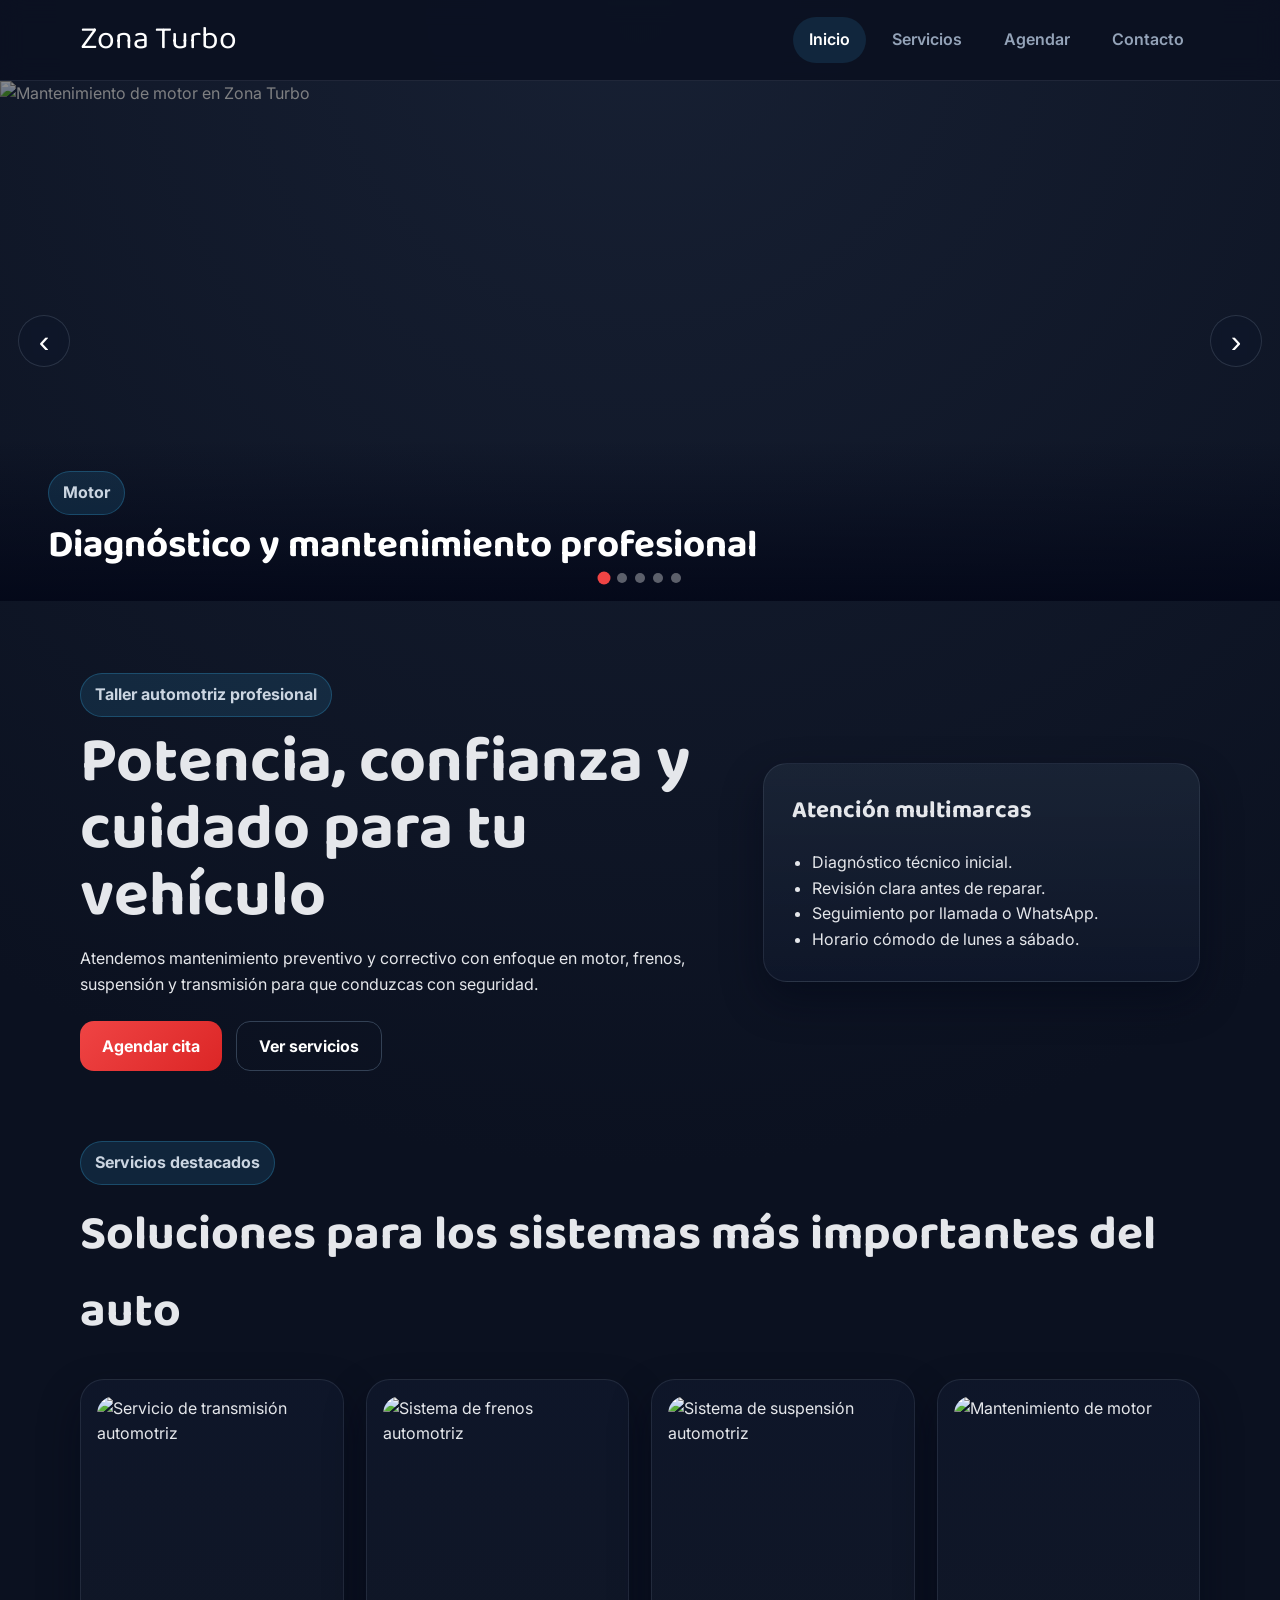
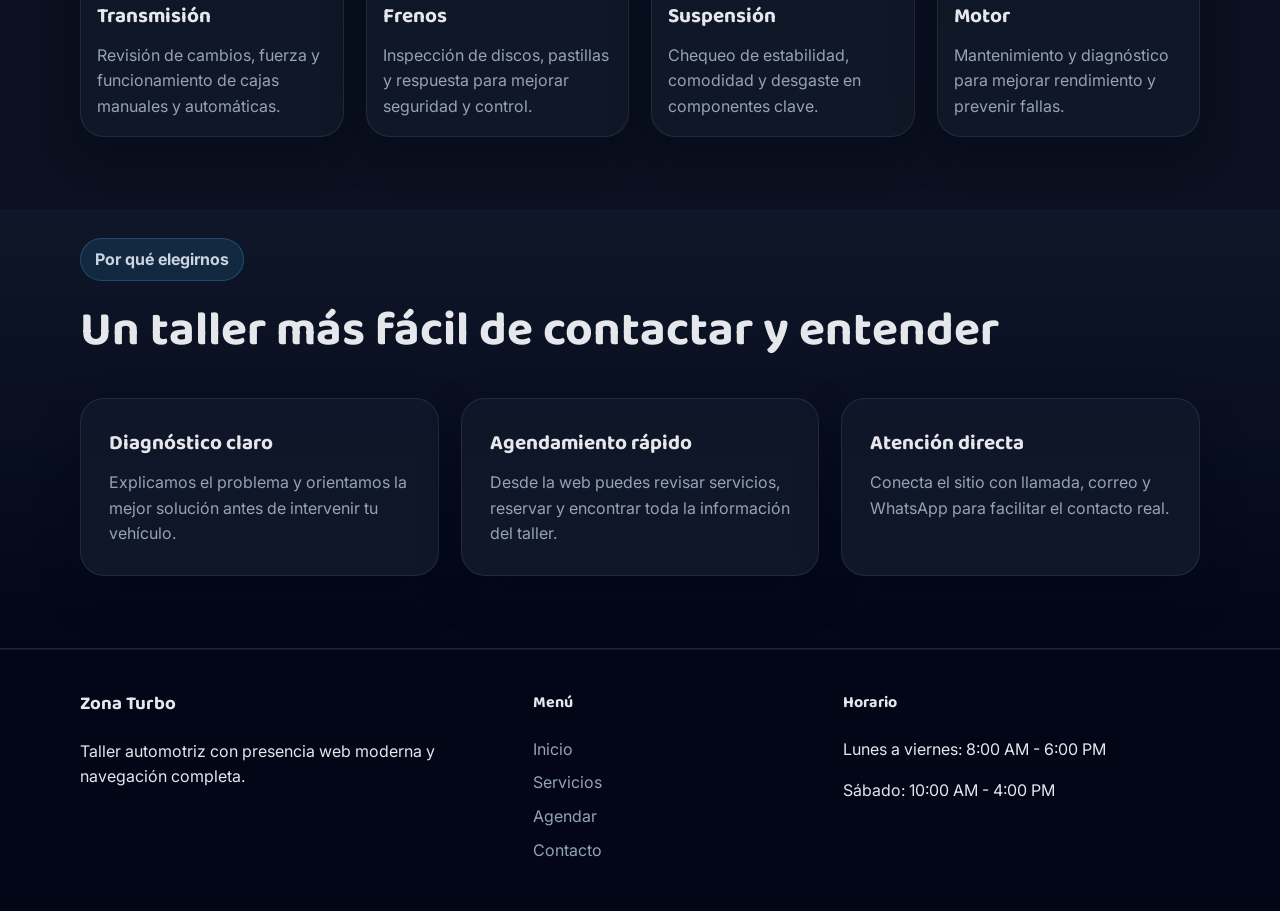
==== commit 2f4271de: "feat: agregar carrusel de imágenes en la sección hero del inicio" ====
--- a/index.html
+++ b/index.html
@@ -3,8 +3,20 @@
 <head>
   <meta charset="UTF-8">
   <meta name="viewport" content="width=device-width, initial-scale=1.0">
-  <title>Zona Turbo | Taller automotriz</title>
-  <meta name="description" content="Zona Turbo, taller automotriz especializado en motor, frenos, suspensión y transmisión en Tulcán.">
+  <title>Zona Turbo | Taller automotriz en Tulcán</title>
+  <meta name="description" content="Zona Turbo, taller automotriz especializado en motor, frenos, suspensión y transmisión en Tulcán, Carchi. Agenda tu cita en línea.">
+  <meta name="keywords" content="taller automotriz Tulcán, mecánica Tulcán, frenos, suspensión, motor, transmisión, Zona Turbo">
+  <meta name="author" content="Zona Turbo">
+  <meta property="og:title" content="Zona Turbo | Taller automotriz en Tulcán">
+  <meta property="og:description" content="Taller automotriz profesional en Tulcán. Motor, frenos, suspensión y transmisión. Agenda tu cita en línea.">
+  <meta property="og:type" content="website">
+  <meta property="og:url" content="https://cristopherlomasf-cpu.github.io/zonaturboweb/">
+  <meta property="og:image" content="https://images.unsplash.com/photo-1625047509168-a7026f36de04?auto=format&fit=crop&w=1200&q=80">
+  <meta name="twitter:card" content="summary_large_image">
+  <meta name="twitter:title" content="Zona Turbo | Taller automotriz">
+  <meta name="twitter:description" content="Motor, frenos, suspensión y transmisión en Tulcán. Agenda en línea.">
+  <meta name="twitter:image" content="https://images.unsplash.com/photo-1625047509168-a7026f36de04?auto=format&fit=crop&w=1200&q=80">
+  <link rel="icon" href="data:image/svg+xml,<svg xmlns='http://www.w3.org/2000/svg' viewBox='0 0 100 100'><text y='.9em' font-size='90'>🔧</text></svg>">
   <link rel="preconnect" href="https://fonts.googleapis.com">
   <link rel="preconnect" href="https://fonts.gstatic.com" crossorigin>
   <link href="https://fonts.googleapis.com/css2?family=Baloo+2:wght@400;600;700&family=Inter:wght@400;500;600;700&display=swap" rel="stylesheet">
@@ -24,9 +36,59 @@
   </header>
 
   <main>
+    <!-- Carrusel de imágenes -->
+    <section class="carousel-section" aria-label="Galería del taller">
+      <div class="carousel" id="carousel">
+        <div class="carousel-track" id="carouselTrack">
+          <div class="carousel-slide">
+            <img src="https://images.unsplash.com/photo-1625047509168-a7026f36de04?auto=format&fit=crop&w=1400&q=80" alt="Mantenimiento de motor en Zona Turbo">
+            <div class="carousel-caption">
+              <span class="eyebrow">Motor</span>
+              <h2>Diagnóstico y mantenimiento profesional</h2>
+            </div>
+          </div>
+          <div class="carousel-slide">
+            <img src="https://images.unsplash.com/photo-1619642751034-765dfdf7c58e?auto=format&fit=crop&w=1400&q=80" alt="Sistema de frenos automotriz">
+            <div class="carousel-caption">
+              <span class="eyebrow">Frenos</span>
+              <h2>Seguridad total en cada frenada</h2>
+            </div>
+          </div>
+          <div class="carousel-slide">
+            <img src="https://images.unsplash.com/photo-1606577924006-27d39b132ae2?auto=format&fit=crop&w=1400&q=80" alt="Suspensión automotriz">
+            <div class="carousel-caption">
+              <span class="eyebrow">Suspensión</span>
+              <h2>Estabilidad y confort en la ruta</h2>
+            </div>
+          </div>
+          <div class="carousel-slide">
+            <img src="https://images.unsplash.com/photo-1580273916550-e323be2ae537?auto=format&fit=crop&w=1400&q=80" alt="Transmisión automotriz">
+            <div class="carousel-caption">
+              <span class="eyebrow">Transmisión</span>
+              <h2>Potencia y rendimiento garantizados</h2>
+            </div>
+          </div>
+          <div class="carousel-slide">
+            <img src="https://images.unsplash.com/photo-1503376780353-7e6692767b70?auto=format&fit=crop&w=1400&q=80" alt="Taller automotriz Zona Turbo">
+            <div class="carousel-caption">
+              <span class="eyebrow">Zona Turbo</span>
+              <h2>Tu taller de confianza en Tulcán</h2>
+            </div>
+          </div>
+        </div>
+
+        <!-- Controles -->
+        <button class="carousel-btn carousel-prev" id="carouselPrev" aria-label="Imagen anterior">&#8249;</button>
+        <button class="carousel-btn carousel-next" id="carouselNext" aria-label="Imagen siguiente">&#8250;</button>
+
+        <!-- Indicadores -->
+        <div class="carousel-dots" id="carouselDots"></div>
+      </div>
+    </section>
+
     <section class="hero">
       <div class="container hero-grid">
-        <div class="hero-copy">
+        <div class="hero-copy fade-up">
           <span class="eyebrow">Taller automotriz profesional</span>
           <h1>Potencia, confianza y cuidado para tu vehículo</h1>
           <p>Atendemos mantenimiento preventivo y correctivo con enfoque en motor, frenos, suspensión y transmisión para que conduzcas con seguridad.</p>
@@ -35,7 +97,7 @@
             <a class="btn btn-secondary" href="servicios.html">Ver servicios</a>
           </div>
         </div>
-        <div class="hero-panel card glass">
+        <div class="hero-panel card glass fade-up" style="animation-delay:0.15s">
           <h2>Atención multimarcas</h2>
           <ul>
             <li>Diagnóstico técnico inicial.</li>
@@ -49,28 +111,28 @@
 
     <section class="section">
       <div class="container">
-        <div class="section-head">
+        <div class="section-head fade-up">
           <span class="eyebrow">Servicios destacados</span>
           <h2>Soluciones para los sistemas más importantes del auto</h2>
         </div>
         <div class="card-grid cols-4">
-          <article class="card service-card">
-            <img src="https://images.unsplash.com/photo-1580273916550-e323be2ae537?auto=format&fit=crop&w=900&q=80" alt="Servicio de transmisión automotriz">
+          <article class="card service-card fade-up" style="animation-delay:0.05s">
+            <img src="https://images.unsplash.com/photo-1580273916550-e323be2ae537?auto=format&fit=crop&w=900&q=80" alt="Servicio de transmisión automotriz" loading="lazy">
             <h3>Transmisión</h3>
             <p>Revisión de cambios, fuerza y funcionamiento de cajas manuales y automáticas.</p>
           </article>
-          <article class="card service-card">
-            <img src="https://images.unsplash.com/photo-1619642751034-765dfdf7c58e?auto=format&fit=crop&w=900&q=80" alt="Sistema de frenos automotriz">
+          <article class="card service-card fade-up" style="animation-delay:0.1s">
+            <img src="https://images.unsplash.com/photo-1619642751034-765dfdf7c58e?auto=format&fit=crop&w=900&q=80" alt="Sistema de frenos automotriz" loading="lazy">
             <h3>Frenos</h3>
             <p>Inspección de discos, pastillas y respuesta para mejorar seguridad y control.</p>
           </article>
-          <article class="card service-card">
-            <img src="https://images.unsplash.com/photo-1606577924006-27d39b132ae2?auto=format&fit=crop&w=900&q=80" alt="Sistema de suspensión automotriz">
+          <article class="card service-card fade-up" style="animation-delay:0.15s">
+            <img src="https://images.unsplash.com/photo-1606577924006-27d39b132ae2?auto=format&fit=crop&w=900&q=80" alt="Sistema de suspensión automotriz" loading="lazy">
             <h3>Suspensión</h3>
             <p>Chequeo de estabilidad, comodidad y desgaste en componentes clave.</p>
           </article>
-          <article class="card service-card">
-            <img src="https://images.unsplash.com/photo-1625047509168-a7026f36de04?auto=format&fit=crop&w=900&q=80" alt="Mantenimiento de motor">
+          <article class="card service-card fade-up" style="animation-delay:0.2s">
+            <img src="https://images.unsplash.com/photo-1625047509168-a7026f36de04?auto=format&fit=crop&w=900&q=80" alt="Mantenimiento de motor" loading="lazy">
             <h3>Motor</h3>
             <p>Mantenimiento y diagnóstico para mejorar rendimiento y prevenir fallas.</p>
           </article>
@@ -80,20 +142,20 @@
 
     <section class="section section-dark">
       <div class="container">
-        <div class="section-head">
+        <div class="section-head fade-up">
           <span class="eyebrow">Por qué elegirnos</span>
           <h2>Un taller más fácil de contactar y entender</h2>
         </div>
         <div class="card-grid cols-3">
-          <article class="card feature-card">
+          <article class="card feature-card fade-up" style="animation-delay:0.05s">
             <h3>Diagnóstico claro</h3>
             <p>Explicamos el problema y orientamos la mejor solución antes de intervenir tu vehículo.</p>
           </article>
-          <article class="card feature-card">
+          <article class="card feature-card fade-up" style="animation-delay:0.1s">
             <h3>Agendamiento rápido</h3>
             <p>Desde la web puedes revisar servicios, reservar y encontrar toda la información del taller.</p>
           </article>
-          <article class="card feature-card">
+          <article class="card feature-card fade-up" style="animation-delay:0.15s">
             <h3>Atención directa</h3>
             <p>Conecta el sitio con llamada, correo y WhatsApp para facilitar el contacto real.</p>
           </article>
@@ -122,5 +184,64 @@
       </div>
     </div>
   </footer>
+
+  <button class="back-to-top" id="backToTop" aria-label="Volver arriba" title="Volver arriba">↑</button>
+
+  <script>
+    // Fade-up observer
+    const observer = new IntersectionObserver((entries) => {
+      entries.forEach(e => {
+        if (e.isIntersecting) { e.target.classList.add('visible'); observer.unobserve(e.target); }
+      });
+    }, { threshold: 0.12 });
+    document.querySelectorAll('.fade-up').forEach(el => observer.observe(el));
+
+    // Botón volver arriba
+    const btn = document.getElementById('backToTop');
+    window.addEventListener('scroll', () => btn.classList.toggle('show', window.scrollY > 300));
+    btn.addEventListener('click', () => window.scrollTo({ top: 0, behavior: 'smooth' }));
+
+    // Carrusel
+    const track = document.getElementById('carouselTrack');
+    const slides = track.querySelectorAll('.carousel-slide');
+    const dotsContainer = document.getElementById('carouselDots');
+    let current = 0;
+    let autoTimer;
+
+    // Crear dots
+    slides.forEach((_, i) => {
+      const d = document.createElement('button');
+      d.className = 'carousel-dot' + (i === 0 ? ' active' : '');
+      d.setAttribute('aria-label', 'Ir a imagen ' + (i + 1));
+      d.addEventListener('click', () => goTo(i));
+      dotsContainer.appendChild(d);
+    });
+
+    function goTo(index) {
+      current = (index + slides.length) % slides.length;
+      track.style.transform = `translateX(-${current * 100}%)`;
+      dotsContainer.querySelectorAll('.carousel-dot').forEach((d, i) => {
+        d.classList.toggle('active', i === current);
+      });
+    }
+
+    function startAuto() {
+      autoTimer = setInterval(() => goTo(current + 1), 4500);
+    }
+    function stopAuto() { clearInterval(autoTimer); }
+
+    document.getElementById('carouselPrev').addEventListener('click', () => { stopAuto(); goTo(current - 1); startAuto(); });
+    document.getElementById('carouselNext').addEventListener('click', () => { stopAuto(); goTo(current + 1); startAuto(); });
+
+    // Swipe táctil
+    let touchStartX = 0;
+    track.addEventListener('touchstart', e => { touchStartX = e.touches[0].clientX; }, { passive: true });
+    track.addEventListener('touchend', e => {
+      const diff = touchStartX - e.changedTouches[0].clientX;
+      if (Math.abs(diff) > 50) { stopAuto(); goTo(current + (diff > 0 ? 1 : -1)); startAuto(); }
+    });
+
+    startAuto();
+  </script>
 </body>
 </html>
--- a/style.css
+++ b/style.css
@@ -12,13 +12,8 @@
   --shadow: 0 18px 40px rgba(2, 6, 23, 0.45);
 }
 
-* {
-  box-sizing: border-box;
-}
-
-html {
-  scroll-behavior: smooth;
-}
+* { box-sizing: border-box; }
+html { scroll-behavior: smooth; }
 
 body {
   margin: 0;
@@ -28,30 +23,134 @@
   line-height: 1.6;
 }
 
-a {
-  color: inherit;
-  text-decoration: none;
-}
-
-img {
-  max-width: 100%;
-  display: block;
-}
+a { color: inherit; text-decoration: none; }
+img { max-width: 100%; display: block; }
 
 .container {
   width: min(1120px, calc(100% - 32px));
   margin: 0 auto;
 }
-
-.narrow {
-  width: min(760px, 100%);
-}
-
-.brand,
-h1, h2, h3, h4 {
-  font-family: 'Baloo 2', cursive;
-}
-
+.narrow { width: min(760px, 100%); }
+
+.brand, h1, h2, h3, h4 { font-family: 'Baloo 2', cursive; }
+
+/* ── Fade-up ── */
+.fade-up {
+  opacity: 0;
+  transform: translateY(28px);
+  transition: opacity 0.55s ease, transform 0.55s ease;
+}
+.fade-up.visible { opacity: 1; transform: translateY(0); }
+
+/* ── Carrusel ── */
+.carousel-section {
+  width: 100%;
+  overflow: hidden;
+}
+
+.carousel {
+  position: relative;
+  width: 100%;
+  height: 520px;
+  overflow: hidden;
+}
+
+.carousel-track {
+  display: flex;
+  height: 100%;
+  transition: transform 0.6s cubic-bezier(0.4, 0, 0.2, 1);
+}
+
+.carousel-slide {
+  min-width: 100%;
+  position: relative;
+  overflow: hidden;
+}
+
+.carousel-slide img {
+  width: 100%;
+  height: 100%;
+  object-fit: cover;
+  display: block;
+  filter: brightness(0.55);
+}
+
+.carousel-caption {
+  position: absolute;
+  bottom: 0;
+  left: 0;
+  right: 0;
+  padding: 32px 48px;
+  background: linear-gradient(to top, rgba(2,6,23,0.85) 0%, transparent 100%);
+  color: #fff;
+}
+
+.carousel-caption h2 {
+  margin: 8px 0 0;
+  font-size: clamp(1.4rem, 3vw, 2.4rem);
+  line-height: 1.2;
+}
+
+.carousel-btn {
+  position: absolute;
+  top: 50%;
+  transform: translateY(-50%);
+  background: rgba(15, 23, 42, 0.7);
+  border: 1px solid rgba(148,163,184,0.2);
+  color: #fff;
+  font-size: 2rem;
+  width: 52px;
+  height: 52px;
+  border-radius: 50%;
+  cursor: pointer;
+  display: flex;
+  align-items: center;
+  justify-content: center;
+  transition: background 0.2s ease, transform 0.2s ease;
+  backdrop-filter: blur(6px);
+  z-index: 10;
+}
+.carousel-btn:hover {
+  background: rgba(239, 68, 68, 0.75);
+  transform: translateY(-50%) scale(1.08);
+}
+.carousel-btn:focus-visible {
+  outline: 2px solid var(--accent);
+  outline-offset: 3px;
+}
+.carousel-prev { left: 18px; }
+.carousel-next { right: 18px; }
+
+.carousel-dots {
+  position: absolute;
+  bottom: 18px;
+  left: 50%;
+  transform: translateX(-50%);
+  display: flex;
+  gap: 8px;
+  z-index: 10;
+}
+
+.carousel-dot {
+  width: 10px;
+  height: 10px;
+  border-radius: 50%;
+  border: none;
+  background: rgba(255,255,255,0.35);
+  cursor: pointer;
+  transition: background 0.25s ease, transform 0.25s ease;
+  padding: 0;
+}
+.carousel-dot.active {
+  background: var(--primary);
+  transform: scale(1.3);
+}
+.carousel-dot:focus-visible {
+  outline: 2px solid var(--accent);
+  outline-offset: 2px;
+}
+
+/* ── Header ── */
 .site-header {
   position: sticky;
   top: 0;
@@ -69,17 +168,10 @@
   gap: 20px;
 }
 
-.brand {
-  font-size: 2rem;
-  color: #fff;
-}
-
-.main-nav {
-  display: flex;
-  gap: 10px;
-  flex-wrap: wrap;
-}
-
+.brand { font-size: 2rem; color: #fff; transition: color 0.2s ease; }
+.brand:hover { color: var(--accent); }
+
+.main-nav { display: flex; gap: 10px; flex-wrap: wrap; }
 .main-nav a {
   padding: 10px 16px;
   border-radius: 999px;
@@ -87,17 +179,14 @@
   font-weight: 600;
   transition: 0.25s ease;
 }
-
-.main-nav a:hover,
-.main-nav a.active {
+.main-nav a:hover, .main-nav a.active {
   background: rgba(56, 189, 248, 0.12);
   color: #fff;
 }
-
-.hero,
-.page-top {
-  padding: 72px 0 42px;
-}
+.main-nav a:focus-visible { outline: 2px solid var(--accent); outline-offset: 3px; }
+
+/* ── Hero ── */
+.hero, .page-top { padding: 72px 0 42px; }
 
 .hero-grid {
   display: grid;
@@ -106,8 +195,7 @@
   gap: 28px;
 }
 
-.hero-copy h1,
-.page-top h1 {
+.hero-copy h1, .page-top h1 {
   font-size: clamp(2.4rem, 5vw, 4.4rem);
   line-height: 1.05;
   margin: 12px 0 16px;
@@ -123,13 +211,9 @@
   font-weight: 700;
 }
 
-.hero-actions {
-  display: flex;
-  gap: 14px;
-  flex-wrap: wrap;
-  margin-top: 24px;
-}
-
+.hero-actions { display: flex; gap: 14px; flex-wrap: wrap; margin-top: 24px; }
+
+/* ── Botones ── */
 .btn {
   display: inline-flex;
   align-items: center;
@@ -141,54 +225,35 @@
   font-weight: 700;
   cursor: pointer;
   font-family: inherit;
-  transition: transform 0.2s ease, background 0.2s ease, border-color 0.2s ease;
-}
-
-.btn:hover {
-  transform: translateY(-2px);
-}
-
-.btn-primary {
-  background: linear-gradient(135deg, var(--primary), var(--primary-dark));
-  color: #fff;
-}
-
-.btn-secondary {
-  background: transparent;
-  color: #fff;
-  border: 1px solid var(--line);
-}
-
+  transition: transform 0.2s ease, background 0.2s ease, border-color 0.2s ease, box-shadow 0.2s ease;
+}
+.btn:hover { transform: translateY(-2px); box-shadow: 0 8px 24px rgba(0,0,0,0.3); }
+.btn:focus-visible { outline: 2px solid var(--accent); outline-offset: 3px; }
+
+.btn-primary { background: linear-gradient(135deg, var(--primary), var(--primary-dark)); color: #fff; }
+.btn-primary:hover { background: linear-gradient(135deg, #f87171, var(--primary)); }
+
+.btn-secondary { background: transparent; color: #fff; border: 1px solid var(--line); }
+.btn-secondary:hover { border-color: var(--accent); color: var(--accent); }
+
+/* ── Cards ── */
 .card {
   background: linear-gradient(180deg, rgba(15, 23, 42, 0.95), rgba(17, 24, 39, 0.95));
   border: 1px solid rgba(148, 163, 184, 0.14);
   border-radius: 24px;
   box-shadow: var(--shadow);
-}
-
-.glass {
-  background: linear-gradient(180deg, rgba(30, 41, 59, 0.72), rgba(15, 23, 42, 0.86));
-}
-
-.hero-panel,
-.feature-card,
-.contact-card,
-.booking-form {
-  padding: 28px;
-}
-
-.hero-panel h2 {
-  margin-top: 0;
-}
-
-.hero-panel ul {
-  padding-left: 20px;
-  margin: 0;
-}
-
-.section {
-  padding: 28px 0 72px;
-}
+  transition: box-shadow 0.3s ease, transform 0.3s ease;
+}
+.card:hover { box-shadow: 0 24px 48px rgba(2, 6, 23, 0.6); }
+
+.glass { background: linear-gradient(180deg, rgba(30, 41, 59, 0.72), rgba(15, 23, 42, 0.86)); }
+
+.hero-panel, .feature-card, .contact-card, .booking-form { padding: 28px; }
+.hero-panel h2 { margin-top: 0; }
+.hero-panel ul { padding-left: 20px; margin: 0; }
+
+/* ── Secciones ── */
+.section { padding: 28px 0 72px; }
 
 .section-dark {
   background: linear-gradient(180deg, rgba(15, 23, 42, 0.92), rgba(2, 6, 23, 0.98));
@@ -196,58 +261,25 @@
   border-bottom: 1px solid rgba(148, 163, 184, 0.1);
 }
 
-.section-head {
-  margin-bottom: 28px;
-}
-
-.section-head h2 {
-  font-size: clamp(2rem, 4vw, 3rem);
-  margin: 12px 0 0;
-}
-
-.card-grid {
-  display: grid;
-  gap: 22px;
-}
-
-.cols-4 {
-  grid-template-columns: repeat(4, 1fr);
-}
-
-.cols-3 {
-  grid-template-columns: repeat(3, 1fr);
-}
-
-.service-card {
-  overflow: hidden;
-  padding: 16px;
-}
-
+.section-head { margin-bottom: 28px; }
+.section-head h2 { font-size: clamp(2rem, 4vw, 3rem); margin: 12px 0 0; }
+
+.card-grid { display: grid; gap: 22px; }
+.cols-4 { grid-template-columns: repeat(4, 1fr); }
+.cols-3 { grid-template-columns: repeat(3, 1fr); }
+
+.service-card { overflow: hidden; padding: 16px; }
 .service-card img {
-  width: 100%;
-  height: 190px;
-  object-fit: cover;
-  border-radius: 18px;
-  margin-bottom: 14px;
-}
-
-.service-card h3,
-.feature-card h3 {
-  margin-top: 0;
-  margin-bottom: 10px;
-  font-size: 1.3rem;
-}
-
-.service-card p,
-.feature-card p {
-  color: var(--muted);
-  margin: 0;
-}
-
-.stack-lg {
-  display: grid;
-  gap: 28px;
-}
+  width: 100%; height: 190px; object-fit: cover;
+  border-radius: 18px; margin-bottom: 14px;
+  transition: transform 0.4s ease;
+}
+.service-card:hover img { transform: scale(1.03); }
+
+.service-card h3, .feature-card h3 { margin-top: 0; margin-bottom: 10px; font-size: 1.3rem; }
+.service-card p, .feature-card p { color: var(--muted); margin: 0; }
+
+.stack-lg { display: grid; gap: 28px; }
 
 .service-row {
   display: grid;
@@ -256,149 +288,89 @@
   gap: 28px;
   padding: 20px;
 }
-
-.service-row h2 {
-  margin-top: 0;
-}
-
-.service-row ul {
-  padding-left: 20px;
-  color: var(--muted);
-}
-
+.service-row h2 { margin-top: 0; }
+.service-row ul { padding-left: 20px; color: var(--muted); }
 .service-row img {
-  width: 100%;
-  min-height: 300px;
-  object-fit: cover;
-  border-radius: 20px;
-}
-
-.reverse-row img {
-  order: 2;
-}
-
-.form-grid {
-  display: grid;
-  gap: 18px;
-  margin-bottom: 18px;
-}
-
-.two-col {
-  grid-template-columns: repeat(2, 1fr);
-}
-
-label {
-  display: grid;
-  gap: 8px;
-  font-weight: 600;
-  color: #dbe3ee;
-}
-
-input,
-select,
-textarea {
-  width: 100%;
-  padding: 14px 16px;
-  border-radius: 14px;
-  border: 1px solid var(--line);
+  width: 100%; min-height: 300px; object-fit: cover;
+  border-radius: 20px; transition: transform 0.4s ease;
+}
+.service-row:hover img { transform: scale(1.02); }
+.reverse-row img { order: 2; }
+
+/* ── Formularios ── */
+.form-grid { display: grid; gap: 18px; margin-bottom: 18px; }
+.two-col { grid-template-columns: repeat(2, 1fr); }
+
+label { display: grid; gap: 8px; font-weight: 600; color: #dbe3ee; }
+
+input, select, textarea {
+  width: 100%; padding: 14px 16px;
+  border-radius: 14px; border: 1px solid var(--line);
   background: rgba(15, 23, 42, 0.92);
-  color: var(--text);
-  font-family: inherit;
-  font-size: 1rem;
-}
-
-textarea {
-  resize: vertical;
-  min-height: 150px;
-}
-
-.contact-grid {
-  display: grid;
-  grid-template-columns: 1fr 1fr;
-  gap: 24px;
-}
-
-.info-block {
-  margin-bottom: 18px;
-}
-
-.info-block p {
-  margin: 4px 0 0;
-  color: var(--muted);
-}
-
-.map-box {
-  overflow: hidden;
-}
-
-.map-box iframe {
-  width: 100%;
-  height: 420px;
-  border: 0;
-  display: block;
-}
-
-.footer-grid {
-  display: grid;
-  grid-template-columns: 1.2fr 0.8fr 1fr;
-  gap: 24px;
-}
-
-.site-footer {
-  background: #020617;
-  padding: 40px 0;
-  border-top: 1px solid rgba(148, 163, 184, 0.12);
-}
-
-.site-footer a {
-  display: block;
-  margin-bottom: 8px;
-  color: var(--muted);
-}
-
-.site-footer p,
-.site-footer h3,
-.site-footer h4 {
-  margin-top: 0;
-}
-
+  color: var(--text); font-family: inherit; font-size: 1rem;
+  transition: border-color 0.25s ease, box-shadow 0.25s ease;
+}
+input:focus, select:focus, textarea:focus {
+  outline: none;
+  border-color: var(--accent);
+  box-shadow: 0 0 0 3px rgba(56, 189, 248, 0.18);
+}
+input:focus-visible, select:focus-visible, textarea:focus-visible {
+  outline: 2px solid var(--accent); outline-offset: 2px;
+}
+textarea { resize: vertical; min-height: 150px; }
+
+/* ── Contacto ── */
+.contact-grid { display: grid; grid-template-columns: 1fr 1fr; gap: 24px; }
+.info-block { margin-bottom: 18px; }
+.info-block p { margin: 4px 0 0; color: var(--muted); }
+.info-block a:hover { color: var(--accent); text-decoration: underline; }
+
+.map-box { overflow: hidden; }
+.map-box iframe { width: 100%; height: 420px; border: 0; display: block; }
+
+/* ── Footer ── */
+.footer-grid { display: grid; grid-template-columns: 1.2fr 0.8fr 1fr; gap: 24px; }
+.site-footer { background: #020617; padding: 40px 0; border-top: 1px solid rgba(148, 163, 184, 0.12); }
+.site-footer a { display: block; margin-bottom: 8px; color: var(--muted); transition: color 0.2s ease; }
+.site-footer a:hover { color: var(--accent); }
+.site-footer a:focus-visible { outline: 2px solid var(--accent); outline-offset: 2px; }
+.site-footer p, .site-footer h3, .site-footer h4 { margin-top: 0; }
+
+/* ── Botón volver arriba ── */
+.back-to-top {
+  position: fixed; bottom: 28px; right: 28px; z-index: 99;
+  width: 48px; height: 48px; border-radius: 50%;
+  background: linear-gradient(135deg, var(--primary), var(--primary-dark));
+  color: #fff; font-size: 1.4rem; border: none; cursor: pointer;
+  display: flex; align-items: center; justify-content: center;
+  box-shadow: 0 6px 20px rgba(239, 68, 68, 0.4);
+  opacity: 0; pointer-events: none;
+  transform: translateY(12px);
+  transition: opacity 0.3s ease, transform 0.3s ease;
+}
+.back-to-top.show { opacity: 1; pointer-events: auto; transform: translateY(0); }
+.back-to-top:hover { transform: translateY(-3px); box-shadow: 0 10px 28px rgba(239, 68, 68, 0.5); }
+.back-to-top:focus-visible { outline: 2px solid var(--accent); outline-offset: 3px; }
+
+/* ── Responsive ── */
 @media (max-width: 1024px) {
-  .cols-4 {
-    grid-template-columns: repeat(2, 1fr);
-  }
-  .cols-3,
-  .hero-grid,
-  .service-row,
-  .two-col,
-  .contact-grid,
-  .footer-grid {
+  .cols-4 { grid-template-columns: repeat(2, 1fr); }
+  .cols-3, .hero-grid, .service-row, .two-col, .contact-grid, .footer-grid {
     grid-template-columns: 1fr 1fr;
   }
 }
 
 @media (max-width: 720px) {
-  .nav-wrap {
-    flex-direction: column;
-    padding: 14px 0 18px;
-    text-align: center;
-  }
-  .main-nav {
-    justify-content: center;
-  }
-  .hero-grid,
-  .cols-4,
-  .cols-3,
-  .service-row,
-  .two-col,
-  .contact-grid,
-  .footer-grid {
+  .nav-wrap { flex-direction: column; padding: 14px 0 18px; text-align: center; }
+  .main-nav { justify-content: center; }
+  .hero-grid, .cols-4, .cols-3, .service-row, .two-col, .contact-grid, .footer-grid {
     grid-template-columns: 1fr;
   }
-  .reverse-row img {
-    order: initial;
-  }
-  .hero,
-  .page-top {
-    padding-top: 44px;
-  }
-}
+  .reverse-row img { order: initial; }
+  .hero, .page-top { padding-top: 44px; }
+  .back-to-top { bottom: 18px; right: 18px; }
+  .carousel { height: 280px; }
+  .carousel-caption { padding: 18px 20px; }
+  .carousel-btn { width: 38px; height: 38px; font-size: 1.4rem; }
+}
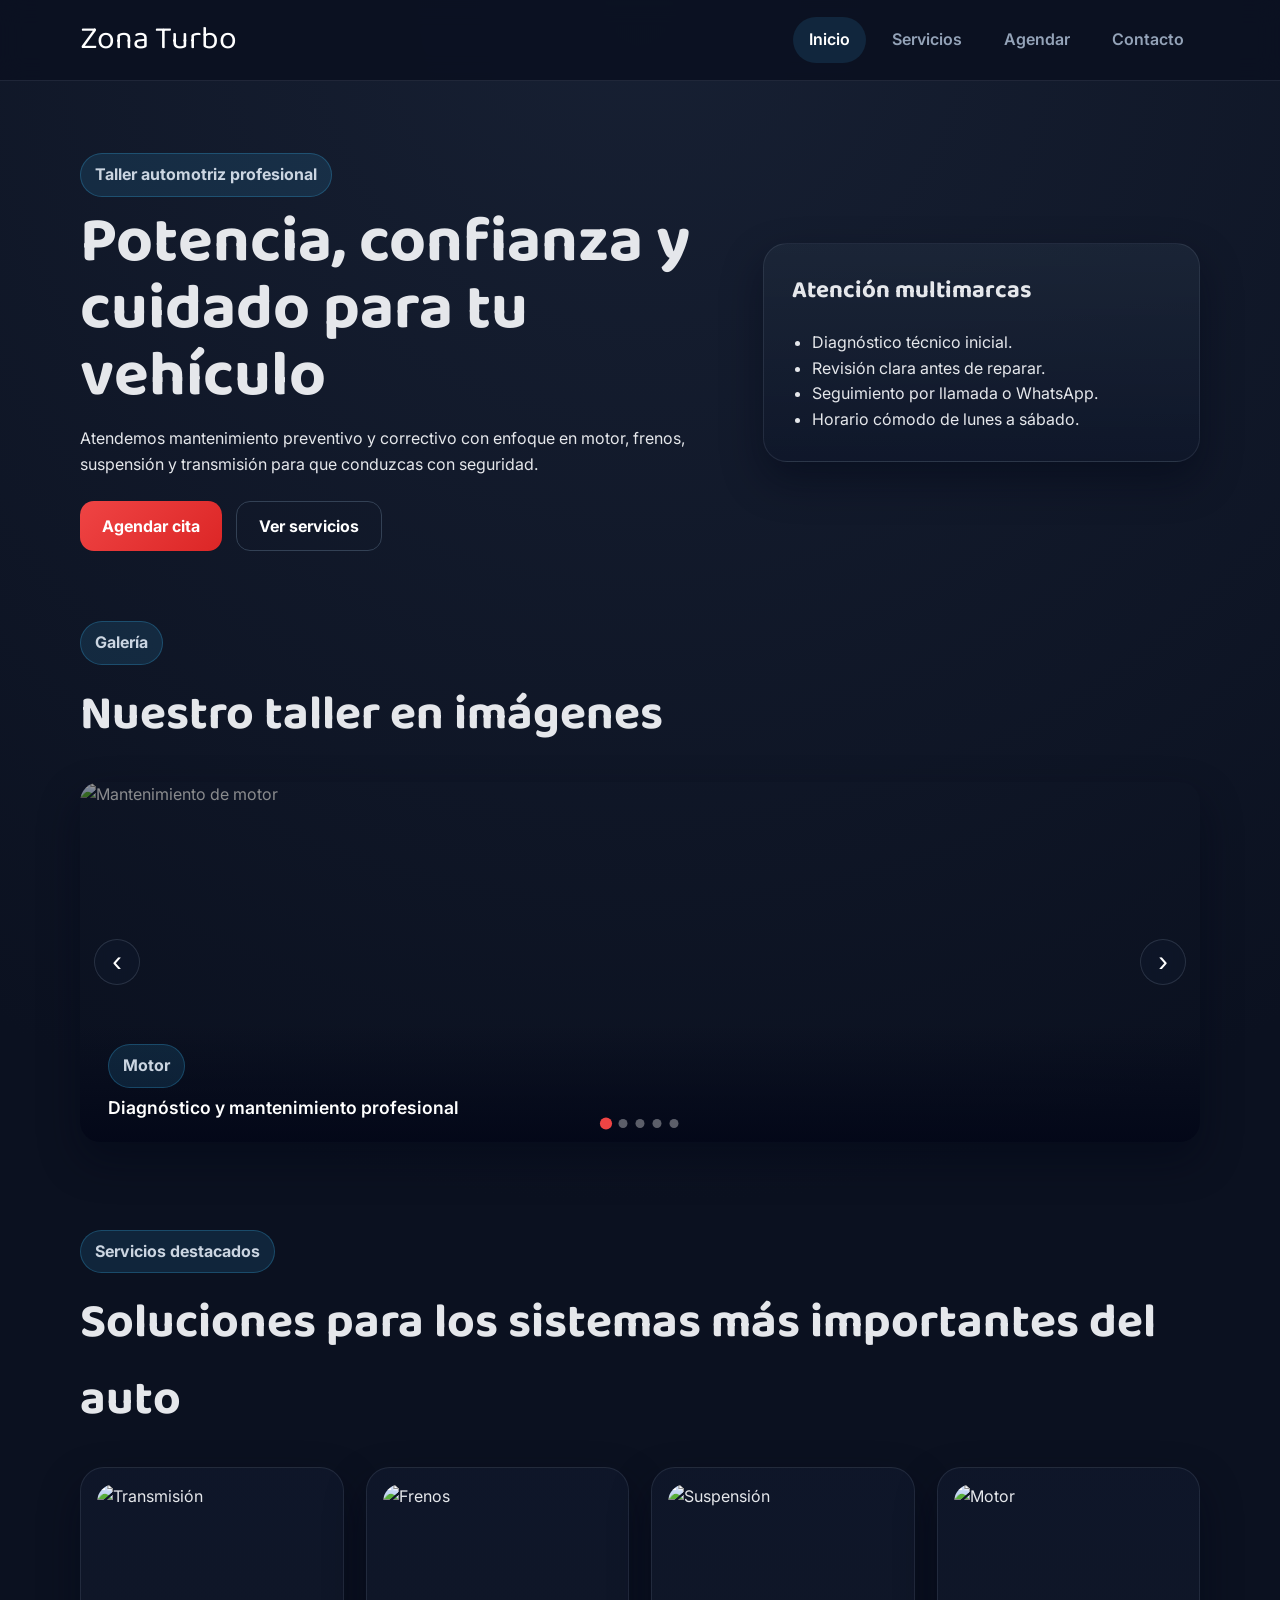
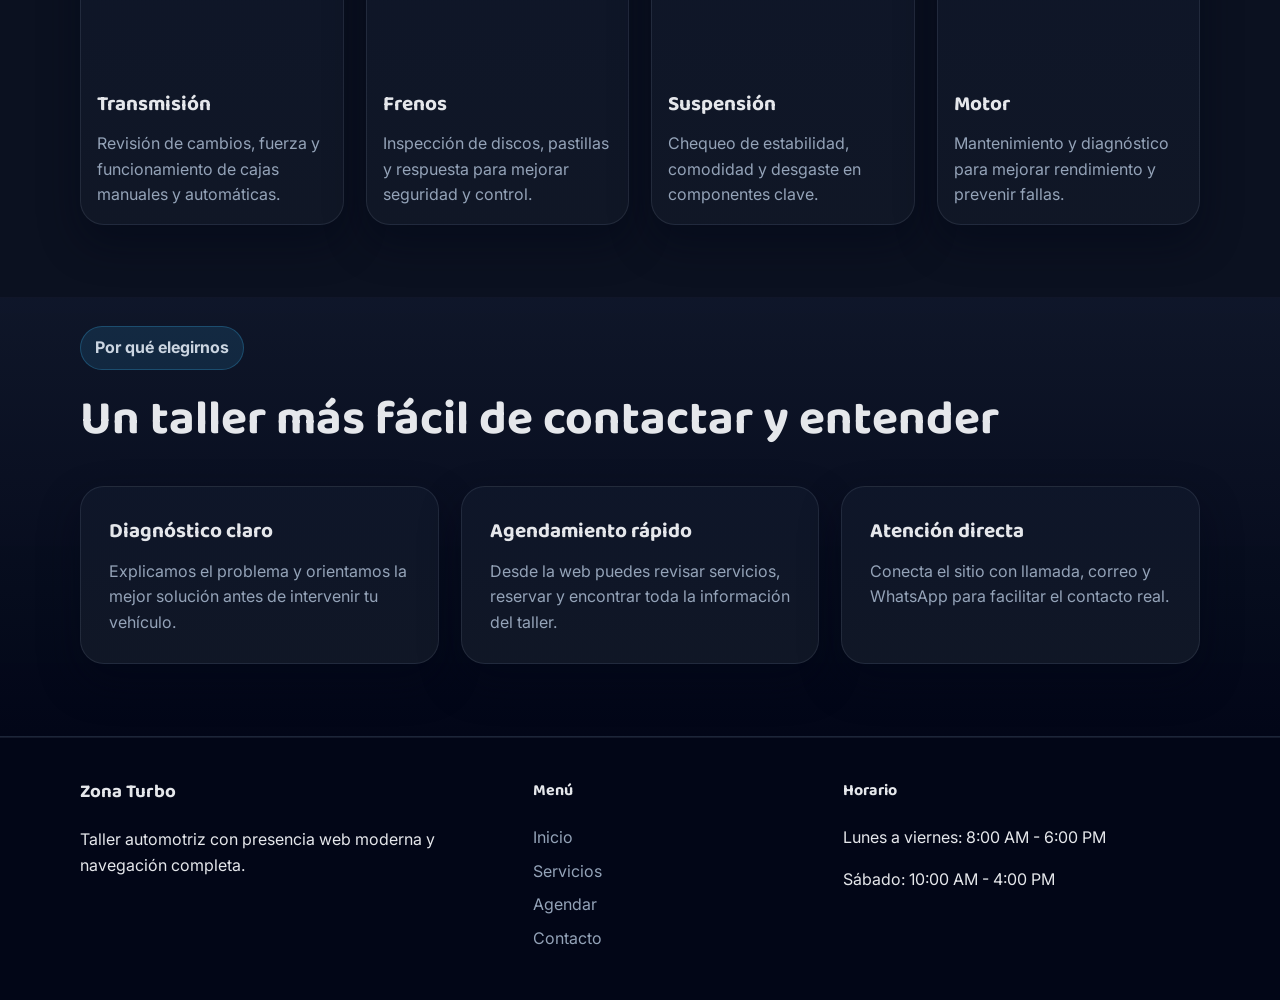
==== commit 9190db5e: "fix: carrusel integrado dentro del hero, tamaño corregido" ====
--- a/index.html
+++ b/index.html
@@ -36,56 +36,6 @@
   </header>
 
   <main>
-    <!-- Carrusel de imágenes -->
-    <section class="carousel-section" aria-label="Galería del taller">
-      <div class="carousel" id="carousel">
-        <div class="carousel-track" id="carouselTrack">
-          <div class="carousel-slide">
-            <img src="https://images.unsplash.com/photo-1625047509168-a7026f36de04?auto=format&fit=crop&w=1400&q=80" alt="Mantenimiento de motor en Zona Turbo">
-            <div class="carousel-caption">
-              <span class="eyebrow">Motor</span>
-              <h2>Diagnóstico y mantenimiento profesional</h2>
-            </div>
-          </div>
-          <div class="carousel-slide">
-            <img src="https://images.unsplash.com/photo-1619642751034-765dfdf7c58e?auto=format&fit=crop&w=1400&q=80" alt="Sistema de frenos automotriz">
-            <div class="carousel-caption">
-              <span class="eyebrow">Frenos</span>
-              <h2>Seguridad total en cada frenada</h2>
-            </div>
-          </div>
-          <div class="carousel-slide">
-            <img src="https://images.unsplash.com/photo-1606577924006-27d39b132ae2?auto=format&fit=crop&w=1400&q=80" alt="Suspensión automotriz">
-            <div class="carousel-caption">
-              <span class="eyebrow">Suspensión</span>
-              <h2>Estabilidad y confort en la ruta</h2>
-            </div>
-          </div>
-          <div class="carousel-slide">
-            <img src="https://images.unsplash.com/photo-1580273916550-e323be2ae537?auto=format&fit=crop&w=1400&q=80" alt="Transmisión automotriz">
-            <div class="carousel-caption">
-              <span class="eyebrow">Transmisión</span>
-              <h2>Potencia y rendimiento garantizados</h2>
-            </div>
-          </div>
-          <div class="carousel-slide">
-            <img src="https://images.unsplash.com/photo-1503376780353-7e6692767b70?auto=format&fit=crop&w=1400&q=80" alt="Taller automotriz Zona Turbo">
-            <div class="carousel-caption">
-              <span class="eyebrow">Zona Turbo</span>
-              <h2>Tu taller de confianza en Tulcán</h2>
-            </div>
-          </div>
-        </div>
-
-        <!-- Controles -->
-        <button class="carousel-btn carousel-prev" id="carouselPrev" aria-label="Imagen anterior">&#8249;</button>
-        <button class="carousel-btn carousel-next" id="carouselNext" aria-label="Imagen siguiente">&#8250;</button>
-
-        <!-- Indicadores -->
-        <div class="carousel-dots" id="carouselDots"></div>
-      </div>
-    </section>
-
     <section class="hero">
       <div class="container hero-grid">
         <div class="hero-copy fade-up">
@@ -109,6 +59,43 @@
       </div>
     </section>
 
+    <!-- Carrusel de imágenes -->
+    <section class="section carousel-section fade-up">
+      <div class="container">
+        <div class="section-head">
+          <span class="eyebrow">Galería</span>
+          <h2>Nuestro taller en imágenes</h2>
+        </div>
+        <div class="carousel" id="carousel" aria-label="Galería del taller">
+          <div class="carousel-track" id="carouselTrack">
+            <div class="carousel-slide">
+              <img src="https://images.unsplash.com/photo-1625047509168-a7026f36de04?auto=format&fit=crop&w=1200&q=80" alt="Mantenimiento de motor" loading="lazy">
+              <div class="carousel-caption"><span class="eyebrow">Motor</span><p>Diagnóstico y mantenimiento profesional</p></div>
+            </div>
+            <div class="carousel-slide">
+              <img src="https://images.unsplash.com/photo-1619642751034-765dfdf7c58e?auto=format&fit=crop&w=1200&q=80" alt="Sistema de frenos" loading="lazy">
+              <div class="carousel-caption"><span class="eyebrow">Frenos</span><p>Seguridad total en cada frenada</p></div>
+            </div>
+            <div class="carousel-slide">
+              <img src="https://images.unsplash.com/photo-1606577924006-27d39b132ae2?auto=format&fit=crop&w=1200&q=80" alt="Suspensión automotriz" loading="lazy">
+              <div class="carousel-caption"><span class="eyebrow">Suspensión</span><p>Estabilidad y confort en la ruta</p></div>
+            </div>
+            <div class="carousel-slide">
+              <img src="https://images.unsplash.com/photo-1580273916550-e323be2ae537?auto=format&fit=crop&w=1200&q=80" alt="Transmisión automotriz" loading="lazy">
+              <div class="carousel-caption"><span class="eyebrow">Transmisión</span><p>Potencia y rendimiento garantizados</p></div>
+            </div>
+            <div class="carousel-slide">
+              <img src="https://images.unsplash.com/photo-1503376780353-7e6692767b70?auto=format&fit=crop&w=1200&q=80" alt="Taller Zona Turbo" loading="lazy">
+              <div class="carousel-caption"><span class="eyebrow">Zona Turbo</span><p>Tu taller de confianza en Tulcán</p></div>
+            </div>
+          </div>
+          <button class="carousel-btn carousel-prev" id="carouselPrev" aria-label="Anterior">&#8249;</button>
+          <button class="carousel-btn carousel-next" id="carouselNext" aria-label="Siguiente">&#8250;</button>
+          <div class="carousel-dots" id="carouselDots"></div>
+        </div>
+      </div>
+    </section>
+
     <section class="section">
       <div class="container">
         <div class="section-head fade-up">
@@ -117,22 +104,22 @@
         </div>
         <div class="card-grid cols-4">
           <article class="card service-card fade-up" style="animation-delay:0.05s">
-            <img src="https://images.unsplash.com/photo-1580273916550-e323be2ae537?auto=format&fit=crop&w=900&q=80" alt="Servicio de transmisión automotriz" loading="lazy">
+            <img src="https://images.unsplash.com/photo-1580273916550-e323be2ae537?auto=format&fit=crop&w=900&q=80" alt="Transmisión" loading="lazy">
             <h3>Transmisión</h3>
             <p>Revisión de cambios, fuerza y funcionamiento de cajas manuales y automáticas.</p>
           </article>
           <article class="card service-card fade-up" style="animation-delay:0.1s">
-            <img src="https://images.unsplash.com/photo-1619642751034-765dfdf7c58e?auto=format&fit=crop&w=900&q=80" alt="Sistema de frenos automotriz" loading="lazy">
+            <img src="https://images.unsplash.com/photo-1619642751034-765dfdf7c58e?auto=format&fit=crop&w=900&q=80" alt="Frenos" loading="lazy">
             <h3>Frenos</h3>
             <p>Inspección de discos, pastillas y respuesta para mejorar seguridad y control.</p>
           </article>
           <article class="card service-card fade-up" style="animation-delay:0.15s">
-            <img src="https://images.unsplash.com/photo-1606577924006-27d39b132ae2?auto=format&fit=crop&w=900&q=80" alt="Sistema de suspensión automotriz" loading="lazy">
+            <img src="https://images.unsplash.com/photo-1606577924006-27d39b132ae2?auto=format&fit=crop&w=900&q=80" alt="Suspensión" loading="lazy">
             <h3>Suspensión</h3>
             <p>Chequeo de estabilidad, comodidad y desgaste en componentes clave.</p>
           </article>
           <article class="card service-card fade-up" style="animation-delay:0.2s">
-            <img src="https://images.unsplash.com/photo-1625047509168-a7026f36de04?auto=format&fit=crop&w=900&q=80" alt="Mantenimiento de motor" loading="lazy">
+            <img src="https://images.unsplash.com/photo-1625047509168-a7026f36de04?auto=format&fit=crop&w=900&q=80" alt="Motor" loading="lazy">
             <h3>Motor</h3>
             <p>Mantenimiento y diagnóstico para mejorar rendimiento y prevenir fallas.</p>
           </article>
@@ -188,7 +175,6 @@
   <button class="back-to-top" id="backToTop" aria-label="Volver arriba" title="Volver arriba">↑</button>
 
   <script>
-    // Fade-up observer
     const observer = new IntersectionObserver((entries) => {
       entries.forEach(e => {
         if (e.isIntersecting) { e.target.classList.add('visible'); observer.unobserve(e.target); }
@@ -196,7 +182,6 @@
     }, { threshold: 0.12 });
     document.querySelectorAll('.fade-up').forEach(el => observer.observe(el));
 
-    // Botón volver arriba
     const btn = document.getElementById('backToTop');
     window.addEventListener('scroll', () => btn.classList.toggle('show', window.scrollY > 300));
     btn.addEventListener('click', () => window.scrollTo({ top: 0, behavior: 'smooth' }));
@@ -205,14 +190,12 @@
     const track = document.getElementById('carouselTrack');
     const slides = track.querySelectorAll('.carousel-slide');
     const dotsContainer = document.getElementById('carouselDots');
-    let current = 0;
-    let autoTimer;
-
-    // Crear dots
+    let current = 0, autoTimer;
+
     slides.forEach((_, i) => {
       const d = document.createElement('button');
       d.className = 'carousel-dot' + (i === 0 ? ' active' : '');
-      d.setAttribute('aria-label', 'Ir a imagen ' + (i + 1));
+      d.setAttribute('aria-label', 'Imagen ' + (i + 1));
       d.addEventListener('click', () => goTo(i));
       dotsContainer.appendChild(d);
     });
@@ -220,20 +203,15 @@
     function goTo(index) {
       current = (index + slides.length) % slides.length;
       track.style.transform = `translateX(-${current * 100}%)`;
-      dotsContainer.querySelectorAll('.carousel-dot').forEach((d, i) => {
-        d.classList.toggle('active', i === current);
-      });
+      dotsContainer.querySelectorAll('.carousel-dot').forEach((d, i) => d.classList.toggle('active', i === current));
     }
 
-    function startAuto() {
-      autoTimer = setInterval(() => goTo(current + 1), 4500);
-    }
+    function startAuto() { autoTimer = setInterval(() => goTo(current + 1), 4500); }
     function stopAuto() { clearInterval(autoTimer); }
 
     document.getElementById('carouselPrev').addEventListener('click', () => { stopAuto(); goTo(current - 1); startAuto(); });
     document.getElementById('carouselNext').addEventListener('click', () => { stopAuto(); goTo(current + 1); startAuto(); });
 
-    // Swipe táctil
     let touchStartX = 0;
     track.addEventListener('touchstart', e => { touchStartX = e.touches[0].clientX; }, { passive: true });
     track.addEventListener('touchend', e => {
--- a/style.css
+++ b/style.css
@@ -42,114 +42,6 @@
 }
 .fade-up.visible { opacity: 1; transform: translateY(0); }
 
-/* ── Carrusel ── */
-.carousel-section {
-  width: 100%;
-  overflow: hidden;
-}
-
-.carousel {
-  position: relative;
-  width: 100%;
-  height: 520px;
-  overflow: hidden;
-}
-
-.carousel-track {
-  display: flex;
-  height: 100%;
-  transition: transform 0.6s cubic-bezier(0.4, 0, 0.2, 1);
-}
-
-.carousel-slide {
-  min-width: 100%;
-  position: relative;
-  overflow: hidden;
-}
-
-.carousel-slide img {
-  width: 100%;
-  height: 100%;
-  object-fit: cover;
-  display: block;
-  filter: brightness(0.55);
-}
-
-.carousel-caption {
-  position: absolute;
-  bottom: 0;
-  left: 0;
-  right: 0;
-  padding: 32px 48px;
-  background: linear-gradient(to top, rgba(2,6,23,0.85) 0%, transparent 100%);
-  color: #fff;
-}
-
-.carousel-caption h2 {
-  margin: 8px 0 0;
-  font-size: clamp(1.4rem, 3vw, 2.4rem);
-  line-height: 1.2;
-}
-
-.carousel-btn {
-  position: absolute;
-  top: 50%;
-  transform: translateY(-50%);
-  background: rgba(15, 23, 42, 0.7);
-  border: 1px solid rgba(148,163,184,0.2);
-  color: #fff;
-  font-size: 2rem;
-  width: 52px;
-  height: 52px;
-  border-radius: 50%;
-  cursor: pointer;
-  display: flex;
-  align-items: center;
-  justify-content: center;
-  transition: background 0.2s ease, transform 0.2s ease;
-  backdrop-filter: blur(6px);
-  z-index: 10;
-}
-.carousel-btn:hover {
-  background: rgba(239, 68, 68, 0.75);
-  transform: translateY(-50%) scale(1.08);
-}
-.carousel-btn:focus-visible {
-  outline: 2px solid var(--accent);
-  outline-offset: 3px;
-}
-.carousel-prev { left: 18px; }
-.carousel-next { right: 18px; }
-
-.carousel-dots {
-  position: absolute;
-  bottom: 18px;
-  left: 50%;
-  transform: translateX(-50%);
-  display: flex;
-  gap: 8px;
-  z-index: 10;
-}
-
-.carousel-dot {
-  width: 10px;
-  height: 10px;
-  border-radius: 50%;
-  border: none;
-  background: rgba(255,255,255,0.35);
-  cursor: pointer;
-  transition: background 0.25s ease, transform 0.25s ease;
-  padding: 0;
-}
-.carousel-dot.active {
-  background: var(--primary);
-  transform: scale(1.3);
-}
-.carousel-dot:focus-visible {
-  outline: 2px solid var(--accent);
-  outline-offset: 2px;
-}
-
 /* ── Header ── */
 .site-header {
   position: sticky;
@@ -296,6 +188,100 @@
 }
 .service-row:hover img { transform: scale(1.02); }
 .reverse-row img { order: 2; }
+
+/* ── Carrusel ── */
+.carousel-section { padding-bottom: 60px; }
+
+.carousel {
+  position: relative;
+  width: 100%;
+  border-radius: 20px;
+  overflow: hidden;
+  box-shadow: var(--shadow);
+}
+
+.carousel-track {
+  display: flex;
+  transition: transform 0.6s cubic-bezier(0.4, 0, 0.2, 1);
+}
+
+.carousel-slide {
+  min-width: 100%;
+  position: relative;
+}
+
+.carousel-slide img {
+  width: 100%;
+  height: 360px;
+  object-fit: cover;
+  display: block;
+  filter: brightness(0.6);
+}
+
+.carousel-caption {
+  position: absolute;
+  bottom: 0;
+  left: 0;
+  right: 0;
+  padding: 20px 28px;
+  background: linear-gradient(to top, rgba(2,6,23,0.85) 0%, transparent 100%);
+}
+
+.carousel-caption p {
+  margin: 6px 0 0;
+  font-size: 1.1rem;
+  font-weight: 600;
+  color: #fff;
+}
+
+.carousel-btn {
+  position: absolute;
+  top: 50%;
+  transform: translateY(-50%);
+  background: rgba(15, 23, 42, 0.7);
+  border: 1px solid rgba(148,163,184,0.2);
+  color: #fff;
+  font-size: 1.8rem;
+  width: 46px;
+  height: 46px;
+  border-radius: 50%;
+  cursor: pointer;
+  display: flex;
+  align-items: center;
+  justify-content: center;
+  transition: background 0.2s ease, transform 0.2s ease;
+  backdrop-filter: blur(6px);
+  z-index: 10;
+}
+.carousel-btn:hover {
+  background: rgba(239, 68, 68, 0.8);
+  transform: translateY(-50%) scale(1.08);
+}
+.carousel-btn:focus-visible { outline: 2px solid var(--accent); outline-offset: 3px; }
+.carousel-prev { left: 14px; }
+.carousel-next { right: 14px; }
+
+.carousel-dots {
+  position: absolute;
+  bottom: 14px;
+  left: 50%;
+  transform: translateX(-50%);
+  display: flex;
+  gap: 8px;
+  z-index: 10;
+}
+
+.carousel-dot {
+  width: 9px; height: 9px;
+  border-radius: 50%;
+  border: none;
+  background: rgba(255,255,255,0.35);
+  cursor: pointer;
+  transition: background 0.25s ease, transform 0.25s ease;
+  padding: 0;
+}
+.carousel-dot.active { background: var(--primary); transform: scale(1.35); }
+.carousel-dot:focus-visible { outline: 2px solid var(--accent); outline-offset: 2px; }
 
 /* ── Formularios ── */
 .form-grid { display: grid; gap: 18px; margin-bottom: 18px; }
@@ -370,7 +356,6 @@
   .reverse-row img { order: initial; }
   .hero, .page-top { padding-top: 44px; }
   .back-to-top { bottom: 18px; right: 18px; }
-  .carousel { height: 280px; }
-  .carousel-caption { padding: 18px 20px; }
-  .carousel-btn { width: 38px; height: 38px; font-size: 1.4rem; }
-}
+  .carousel-slide img { height: 220px; }
+  .carousel-btn { width: 36px; height: 36px; font-size: 1.3rem; }
+}
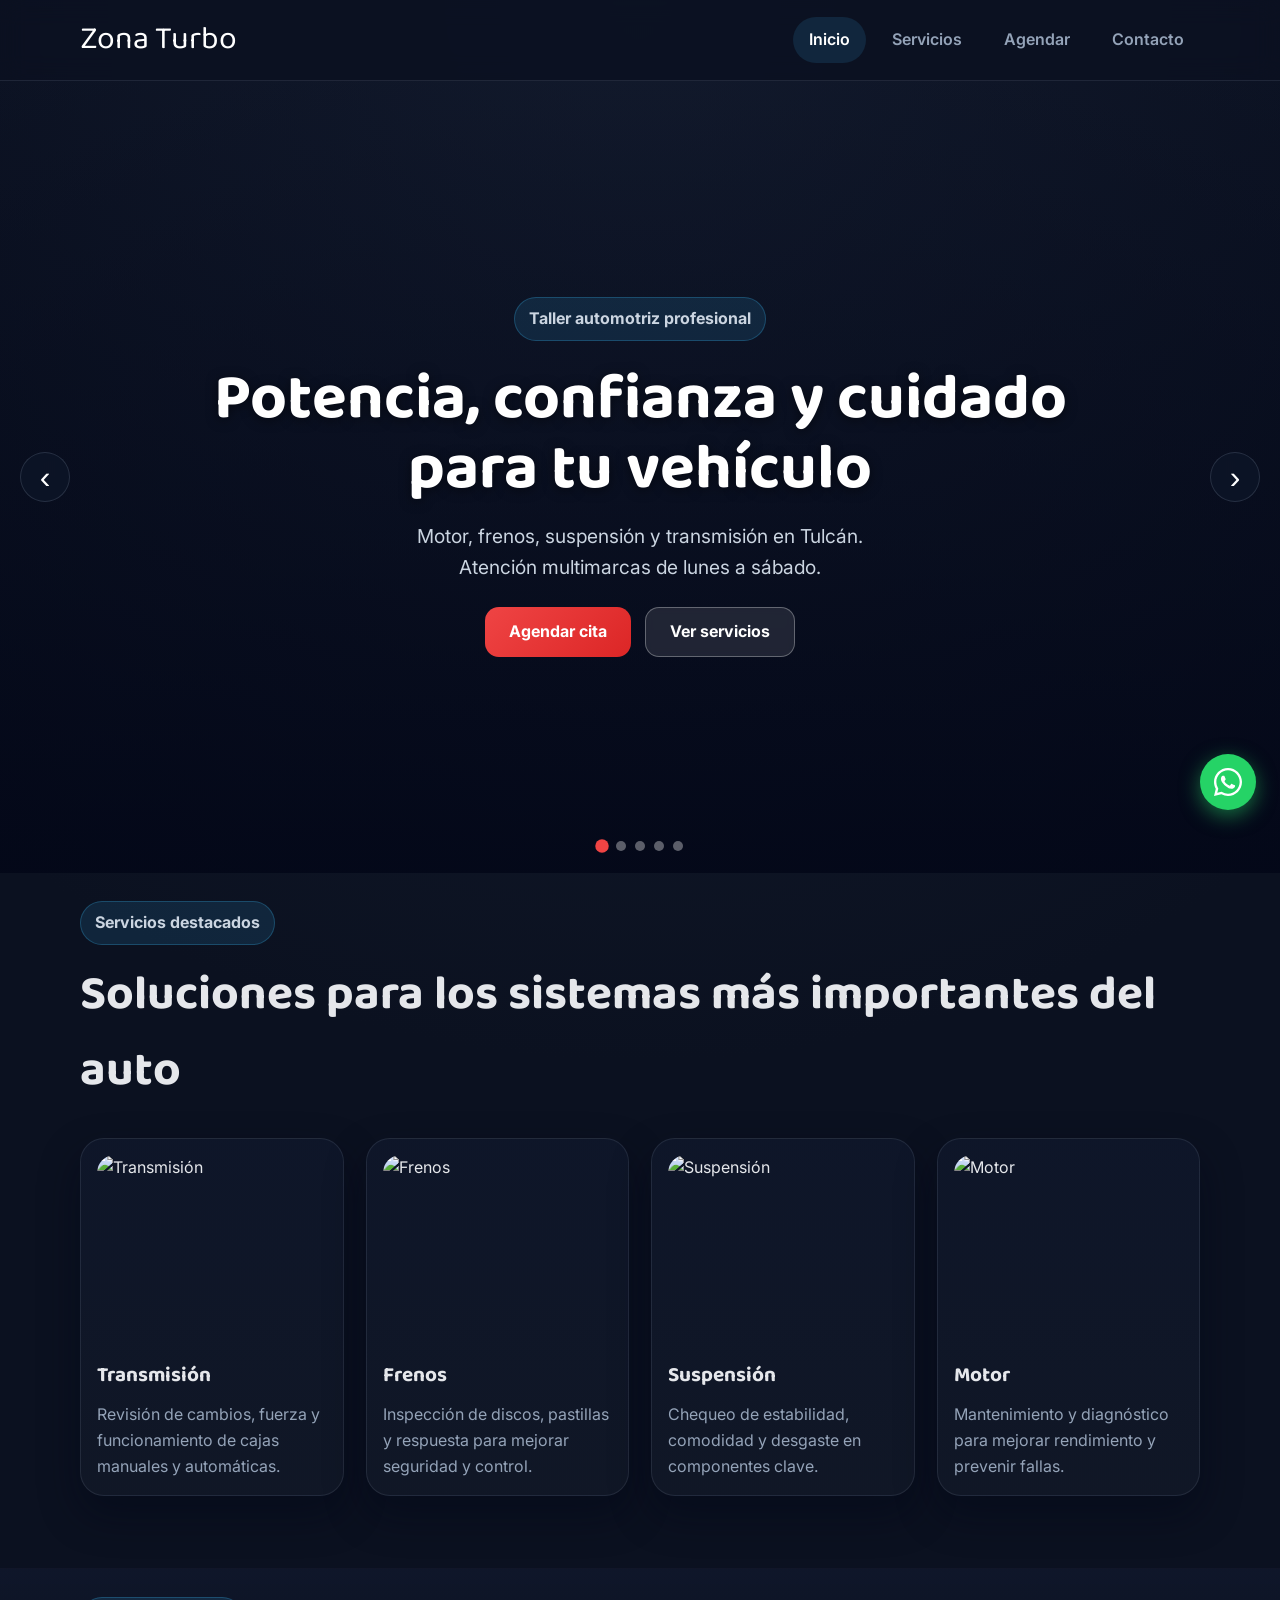
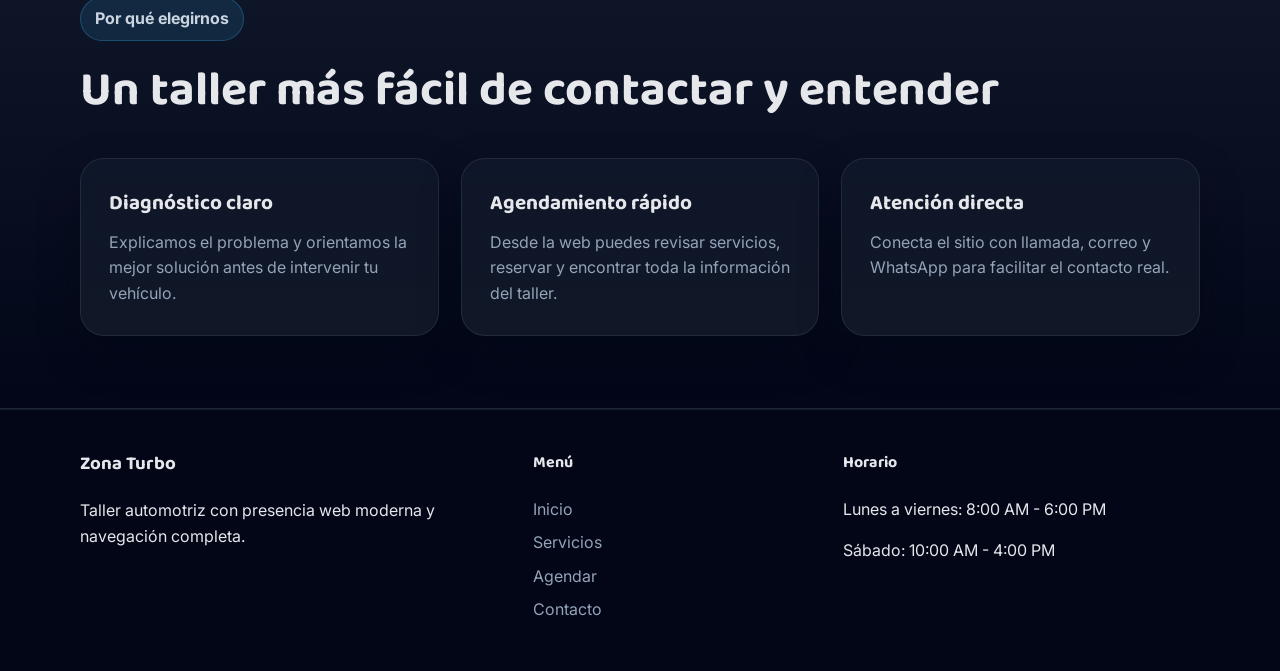
==== commit 6b755aec: "feat: carrusel como hero de fondo completo con boton agendar centrado + boton flotante WhatsApp" ====
--- a/index.html
+++ b/index.html
@@ -36,66 +36,40 @@
   </header>
 
   <main>
-    <section class="hero">
-      <div class="container hero-grid">
-        <div class="hero-copy fade-up">
-          <span class="eyebrow">Taller automotriz profesional</span>
-          <h1>Potencia, confianza y cuidado para tu vehículo</h1>
-          <p>Atendemos mantenimiento preventivo y correctivo con enfoque en motor, frenos, suspensión y transmisión para que conduzcas con seguridad.</p>
-          <div class="hero-actions">
-            <a class="btn btn-primary" href="agendar.html">Agendar cita</a>
-            <a class="btn btn-secondary" href="servicios.html">Ver servicios</a>
-          </div>
-        </div>
-        <div class="hero-panel card glass fade-up" style="animation-delay:0.15s">
-          <h2>Atención multimarcas</h2>
-          <ul>
-            <li>Diagnóstico técnico inicial.</li>
-            <li>Revisión clara antes de reparar.</li>
-            <li>Seguimiento por llamada o WhatsApp.</li>
-            <li>Horario cómodo de lunes a sábado.</li>
-          </ul>
-        </div>
-      </div>
+    <!-- Hero Carrusel a pantalla completa -->
+    <section class="hero-carousel" aria-label="Banner principal">
+      <!-- Slides de fondo -->
+      <div class="hc-track" id="hcTrack">
+        <div class="hc-slide" style="background-image:url('https://images.unsplash.com/photo-1625047509168-a7026f36de04?auto=format&fit=crop&w=1400&q=80')"></div>
+        <div class="hc-slide" style="background-image:url('https://images.unsplash.com/photo-1619642751034-765dfdf7c58e?auto=format&fit=crop&w=1400&q=80')"></div>
+        <div class="hc-slide" style="background-image:url('https://images.unsplash.com/photo-1606577924006-27d39b132ae2?auto=format&fit=crop&w=1400&q=80')"></div>
+        <div class="hc-slide" style="background-image:url('https://images.unsplash.com/photo-1580273916550-e323be2ae537?auto=format&fit=crop&w=1400&q=80')"></div>
+        <div class="hc-slide" style="background-image:url('https://images.unsplash.com/photo-1503376780353-7e6692767b70?auto=format&fit=crop&w=1400&q=80')"></div>
+      </div>
+
+      <!-- Overlay oscuro -->
+      <div class="hc-overlay"></div>
+
+      <!-- Contenido centrado -->
+      <div class="hc-content">
+        <span class="eyebrow">Taller automotriz profesional</span>
+        <h1>Potencia, confianza y cuidado<br>para tu vehículo</h1>
+        <p>Motor, frenos, suspensión y transmisión en Tulcán.<br>Atención multimarcas de lunes a sábado.</p>
+        <div class="hc-actions">
+          <a class="btn btn-primary" href="agendar.html">Agendar cita</a>
+          <a class="btn btn-secondary" href="servicios.html">Ver servicios</a>
+        </div>
+      </div>
+
+      <!-- Controles -->
+      <button class="hc-btn hc-prev" id="hcPrev" aria-label="Anterior">&#8249;</button>
+      <button class="hc-btn hc-next" id="hcNext" aria-label="Siguiente">&#8250;</button>
+
+      <!-- Dots -->
+      <div class="hc-dots" id="hcDots"></div>
     </section>
 
-    <!-- Carrusel de imágenes -->
-    <section class="section carousel-section fade-up">
-      <div class="container">
-        <div class="section-head">
-          <span class="eyebrow">Galería</span>
-          <h2>Nuestro taller en imágenes</h2>
-        </div>
-        <div class="carousel" id="carousel" aria-label="Galería del taller">
-          <div class="carousel-track" id="carouselTrack">
-            <div class="carousel-slide">
-              <img src="https://images.unsplash.com/photo-1625047509168-a7026f36de04?auto=format&fit=crop&w=1200&q=80" alt="Mantenimiento de motor" loading="lazy">
-              <div class="carousel-caption"><span class="eyebrow">Motor</span><p>Diagnóstico y mantenimiento profesional</p></div>
-            </div>
-            <div class="carousel-slide">
-              <img src="https://images.unsplash.com/photo-1619642751034-765dfdf7c58e?auto=format&fit=crop&w=1200&q=80" alt="Sistema de frenos" loading="lazy">
-              <div class="carousel-caption"><span class="eyebrow">Frenos</span><p>Seguridad total en cada frenada</p></div>
-            </div>
-            <div class="carousel-slide">
-              <img src="https://images.unsplash.com/photo-1606577924006-27d39b132ae2?auto=format&fit=crop&w=1200&q=80" alt="Suspensión automotriz" loading="lazy">
-              <div class="carousel-caption"><span class="eyebrow">Suspensión</span><p>Estabilidad y confort en la ruta</p></div>
-            </div>
-            <div class="carousel-slide">
-              <img src="https://images.unsplash.com/photo-1580273916550-e323be2ae537?auto=format&fit=crop&w=1200&q=80" alt="Transmisión automotriz" loading="lazy">
-              <div class="carousel-caption"><span class="eyebrow">Transmisión</span><p>Potencia y rendimiento garantizados</p></div>
-            </div>
-            <div class="carousel-slide">
-              <img src="https://images.unsplash.com/photo-1503376780353-7e6692767b70?auto=format&fit=crop&w=1200&q=80" alt="Taller Zona Turbo" loading="lazy">
-              <div class="carousel-caption"><span class="eyebrow">Zona Turbo</span><p>Tu taller de confianza en Tulcán</p></div>
-            </div>
-          </div>
-          <button class="carousel-btn carousel-prev" id="carouselPrev" aria-label="Anterior">&#8249;</button>
-          <button class="carousel-btn carousel-next" id="carouselNext" aria-label="Siguiente">&#8250;</button>
-          <div class="carousel-dots" id="carouselDots"></div>
-        </div>
-      </div>
-    </section>
-
+    <!-- Info debajo del hero -->
     <section class="section">
       <div class="container">
         <div class="section-head fade-up">
@@ -172,9 +146,18 @@
     </div>
   </footer>
 
-  <button class="back-to-top" id="backToTop" aria-label="Volver arriba" title="Volver arriba">↑</button>
+  <!-- Botón flotante WhatsApp -->
+  <a class="whatsapp-fab" href="https://wa.me/593962074110?text=Hola%2C%20quiero%20agendar%20una%20cita%20en%20Zona%20Turbo" target="_blank" rel="noopener noreferrer" aria-label="Contactar por WhatsApp">
+    <svg xmlns="http://www.w3.org/2000/svg" viewBox="0 0 32 32" fill="#fff" width="28" height="28">
+      <path d="M16 0C7.163 0 0 7.163 0 16c0 2.827.74 5.484 2.032 7.797L0 32l8.437-2.01A15.93 15.93 0 0 0 16 32c8.837 0 16-7.163 16-16S24.837 0 16 0zm0 29.333a13.27 13.27 0 0 1-6.771-1.854l-.485-.288-5.01 1.194 1.234-4.874-.317-.5A13.267 13.267 0 0 1 2.667 16C2.667 8.636 8.636 2.667 16 2.667S29.333 8.636 29.333 16 23.364 29.333 16 29.333zm7.27-9.875c-.398-.199-2.354-1.162-2.718-1.295-.364-.133-.63-.199-.895.199-.265.398-1.029 1.295-1.261 1.56-.232.265-.464.298-.862.1-.398-.199-1.682-.62-3.204-1.977-1.184-1.056-1.983-2.36-2.215-2.758-.232-.398-.025-.613.174-.811.179-.178.398-.464.597-.696.199-.232.265-.398.398-.663.133-.265.067-.497-.033-.696-.1-.199-.895-2.156-1.227-2.952-.323-.775-.65-.67-.895-.683l-.763-.013c-.265 0-.696.1-1.061.497-.364.398-1.394 1.362-1.394 3.32s1.427 3.85 1.626 4.115c.199.265 2.808 4.287 6.804 6.013.951.411 1.693.656 2.271.84.954.304 1.823.261 2.51.158.765-.114 2.354-.962 2.686-1.891.332-.929.332-1.726.232-1.891-.1-.166-.364-.265-.762-.464z"/>
+    </svg>
+  </a>
+
+  <!-- Botón volver arriba -->
+  <button class="back-to-top" id="backToTop" aria-label="Volver arriba">↑</button>
 
   <script>
+    // Fade-up
     const observer = new IntersectionObserver((entries) => {
       entries.forEach(e => {
         if (e.isIntersecting) { e.target.classList.add('visible'); observer.unobserve(e.target); }
@@ -182,44 +165,49 @@
     }, { threshold: 0.12 });
     document.querySelectorAll('.fade-up').forEach(el => observer.observe(el));
 
+    // Volver arriba
     const btn = document.getElementById('backToTop');
     window.addEventListener('scroll', () => btn.classList.toggle('show', window.scrollY > 300));
     btn.addEventListener('click', () => window.scrollTo({ top: 0, behavior: 'smooth' }));
 
-    // Carrusel
-    const track = document.getElementById('carouselTrack');
-    const slides = track.querySelectorAll('.carousel-slide');
-    const dotsContainer = document.getElementById('carouselDots');
-    let current = 0, autoTimer;
+    // Hero Carrusel
+    const track = document.getElementById('hcTrack');
+    const slides = track.querySelectorAll('.hc-slide');
+    const dotsEl = document.getElementById('hcDots');
+    let cur = 0, timer;
 
     slides.forEach((_, i) => {
       const d = document.createElement('button');
-      d.className = 'carousel-dot' + (i === 0 ? ' active' : '');
+      d.className = 'hc-dot' + (i === 0 ? ' active' : '');
       d.setAttribute('aria-label', 'Imagen ' + (i + 1));
       d.addEventListener('click', () => goTo(i));
-      dotsContainer.appendChild(d);
+      dotsEl.appendChild(d);
     });
 
-    function goTo(index) {
-      current = (index + slides.length) % slides.length;
-      track.style.transform = `translateX(-${current * 100}%)`;
-      dotsContainer.querySelectorAll('.carousel-dot').forEach((d, i) => d.classList.toggle('active', i === current));
+    function goTo(i) {
+      slides[cur].classList.remove('active');
+      cur = (i + slides.length) % slides.length;
+      slides[cur].classList.add('active');
+      dotsEl.querySelectorAll('.hc-dot').forEach((d, j) => d.classList.toggle('active', j === cur));
     }
 
-    function startAuto() { autoTimer = setInterval(() => goTo(current + 1), 4500); }
-    function stopAuto() { clearInterval(autoTimer); }
-
-    document.getElementById('carouselPrev').addEventListener('click', () => { stopAuto(); goTo(current - 1); startAuto(); });
-    document.getElementById('carouselNext').addEventListener('click', () => { stopAuto(); goTo(current + 1); startAuto(); });
-
-    let touchStartX = 0;
-    track.addEventListener('touchstart', e => { touchStartX = e.touches[0].clientX; }, { passive: true });
+    // Inicializar primer slide
+    slides[0].classList.add('active');
+
+    function start() { timer = setInterval(() => goTo(cur + 1), 5000); }
+    function stop() { clearInterval(timer); }
+
+    document.getElementById('hcPrev').addEventListener('click', () => { stop(); goTo(cur - 1); start(); });
+    document.getElementById('hcNext').addEventListener('click', () => { stop(); goTo(cur + 1); start(); });
+
+    let tx = 0;
+    track.addEventListener('touchstart', e => { tx = e.touches[0].clientX; }, { passive: true });
     track.addEventListener('touchend', e => {
-      const diff = touchStartX - e.changedTouches[0].clientX;
-      if (Math.abs(diff) > 50) { stopAuto(); goTo(current + (diff > 0 ? 1 : -1)); startAuto(); }
+      const d = tx - e.changedTouches[0].clientX;
+      if (Math.abs(d) > 50) { stop(); goTo(cur + (d > 0 ? 1 : -1)); start(); }
     });
 
-    startAuto();
+    start();
   </script>
 </body>
 </html>
--- a/style.css
+++ b/style.css
@@ -31,7 +31,6 @@
   margin: 0 auto;
 }
 .narrow { width: min(760px, 100%); }
-
 .brand, h1, h2, h3, h4 { font-family: 'Baloo 2', cursive; }
 
 /* ── Fade-up ── */
@@ -51,7 +50,6 @@
   backdrop-filter: blur(12px);
   border-bottom: 1px solid rgba(148, 163, 184, 0.15);
 }
-
 .nav-wrap {
   display: flex;
   align-items: center;
@@ -59,10 +57,8 @@
   min-height: 80px;
   gap: 20px;
 }
-
 .brand { font-size: 2rem; color: #fff; transition: color 0.2s ease; }
 .brand:hover { color: var(--accent); }
-
 .main-nav { display: flex; gap: 10px; flex-wrap: wrap; }
 .main-nav a {
   padding: 10px 16px;
@@ -77,22 +73,154 @@
 }
 .main-nav a:focus-visible { outline: 2px solid var(--accent); outline-offset: 3px; }
 
-/* ── Hero ── */
-.hero, .page-top { padding: 72px 0 42px; }
-
-.hero-grid {
-  display: grid;
-  grid-template-columns: 1.2fr 0.8fr;
-  align-items: center;
-  gap: 28px;
-}
-
-.hero-copy h1, .page-top h1 {
-  font-size: clamp(2.4rem, 5vw, 4.4rem);
-  line-height: 1.05;
-  margin: 12px 0 16px;
-}
-
+/* ── Hero Carrusel ── */
+.hero-carousel {
+  position: relative;
+  width: 100%;
+  height: 88vh;
+  min-height: 500px;
+  max-height: 820px;
+  overflow: hidden;
+}
+
+.hc-track {
+  position: absolute;
+  inset: 0;
+}
+
+.hc-slide {
+  position: absolute;
+  inset: 0;
+  background-size: cover;
+  background-position: center;
+  opacity: 0;
+  transform: scale(1.04);
+  transition: opacity 0.9s ease, transform 0.9s ease;
+}
+.hc-slide.active {
+  opacity: 1;
+  transform: scale(1);
+}
+
+.hc-overlay {
+  position: absolute;
+  inset: 0;
+  background: linear-gradient(
+    to bottom,
+    rgba(2,6,23,0.25) 0%,
+    rgba(2,6,23,0.55) 60%,
+    rgba(2,6,23,0.82) 100%
+  );
+  z-index: 1;
+}
+
+.hc-content {
+  position: absolute;
+  inset: 0;
+  z-index: 2;
+  display: flex;
+  flex-direction: column;
+  align-items: center;
+  justify-content: center;
+  text-align: center;
+  padding: 24px 20px;
+  gap: 16px;
+}
+
+.hc-content h1 {
+  font-size: clamp(2rem, 5vw, 4rem);
+  line-height: 1.1;
+  margin: 8px 0 0;
+  color: #fff;
+  text-shadow: 0 2px 12px rgba(0,0,0,0.5);
+}
+
+.hc-content p {
+  color: #cbd5e1;
+  font-size: clamp(1rem, 2vw, 1.2rem);
+  margin: 0;
+  max-width: 560px;
+}
+
+.hc-actions {
+  display: flex;
+  gap: 14px;
+  flex-wrap: wrap;
+  justify-content: center;
+  margin-top: 8px;
+}
+
+.hc-btn {
+  position: absolute;
+  top: 50%;
+  transform: translateY(-50%);
+  z-index: 3;
+  background: rgba(15, 23, 42, 0.65);
+  border: 1px solid rgba(148,163,184,0.2);
+  color: #fff;
+  font-size: 2rem;
+  width: 50px;
+  height: 50px;
+  border-radius: 50%;
+  cursor: pointer;
+  display: flex;
+  align-items: center;
+  justify-content: center;
+  backdrop-filter: blur(6px);
+  transition: background 0.2s ease, transform 0.2s ease;
+}
+.hc-btn:hover {
+  background: rgba(239,68,68,0.8);
+  transform: translateY(-50%) scale(1.1);
+}
+.hc-btn:focus-visible { outline: 2px solid var(--accent); outline-offset: 3px; }
+.hc-prev { left: 20px; }
+.hc-next { right: 20px; }
+
+.hc-dots {
+  position: absolute;
+  bottom: 22px;
+  left: 50%;
+  transform: translateX(-50%);
+  z-index: 3;
+  display: flex;
+  gap: 9px;
+}
+.hc-dot {
+  width: 10px; height: 10px;
+  border-radius: 50%;
+  border: none;
+  background: rgba(255,255,255,0.35);
+  cursor: pointer;
+  padding: 0;
+  transition: background 0.25s, transform 0.25s;
+}
+.hc-dot.active { background: var(--primary); transform: scale(1.35); }
+.hc-dot:focus-visible { outline: 2px solid var(--accent); outline-offset: 2px; }
+
+/* ── Botones ── */
+.btn {
+  display: inline-flex;
+  align-items: center;
+  justify-content: center;
+  min-height: 50px;
+  padding: 0 24px;
+  border-radius: 14px;
+  border: none;
+  font-weight: 700;
+  cursor: pointer;
+  font-family: inherit;
+  font-size: 1rem;
+  transition: transform 0.2s ease, background 0.2s ease, border-color 0.2s ease, box-shadow 0.2s ease;
+}
+.btn:hover { transform: translateY(-2px); box-shadow: 0 8px 24px rgba(0,0,0,0.35); }
+.btn:focus-visible { outline: 2px solid var(--accent); outline-offset: 3px; }
+.btn-primary { background: linear-gradient(135deg, var(--primary), var(--primary-dark)); color: #fff; }
+.btn-primary:hover { background: linear-gradient(135deg, #f87171, var(--primary)); }
+.btn-secondary { background: rgba(255,255,255,0.1); color: #fff; border: 1px solid rgba(255,255,255,0.3); backdrop-filter: blur(4px); }
+.btn-secondary:hover { border-color: var(--accent); color: var(--accent); background: rgba(56,189,248,0.08); }
+
+/* ── Eyebrow ── */
 .eyebrow {
   display: inline-block;
   padding: 8px 14px;
@@ -105,54 +233,27 @@
 
 .hero-actions { display: flex; gap: 14px; flex-wrap: wrap; margin-top: 24px; }
 
-/* ── Botones ── */
-.btn {
-  display: inline-flex;
-  align-items: center;
-  justify-content: center;
-  min-height: 50px;
-  padding: 0 22px;
-  border-radius: 14px;
-  border: none;
-  font-weight: 700;
-  cursor: pointer;
-  font-family: inherit;
-  transition: transform 0.2s ease, background 0.2s ease, border-color 0.2s ease, box-shadow 0.2s ease;
-}
-.btn:hover { transform: translateY(-2px); box-shadow: 0 8px 24px rgba(0,0,0,0.3); }
-.btn:focus-visible { outline: 2px solid var(--accent); outline-offset: 3px; }
-
-.btn-primary { background: linear-gradient(135deg, var(--primary), var(--primary-dark)); color: #fff; }
-.btn-primary:hover { background: linear-gradient(135deg, #f87171, var(--primary)); }
-
-.btn-secondary { background: transparent; color: #fff; border: 1px solid var(--line); }
-.btn-secondary:hover { border-color: var(--accent); color: var(--accent); }
-
 /* ── Cards ── */
 .card {
   background: linear-gradient(180deg, rgba(15, 23, 42, 0.95), rgba(17, 24, 39, 0.95));
   border: 1px solid rgba(148, 163, 184, 0.14);
   border-radius: 24px;
   box-shadow: var(--shadow);
-  transition: box-shadow 0.3s ease, transform 0.3s ease;
+  transition: box-shadow 0.3s ease;
 }
 .card:hover { box-shadow: 0 24px 48px rgba(2, 6, 23, 0.6); }
-
 .glass { background: linear-gradient(180deg, rgba(30, 41, 59, 0.72), rgba(15, 23, 42, 0.86)); }
-
 .hero-panel, .feature-card, .contact-card, .booking-form { padding: 28px; }
 .hero-panel h2 { margin-top: 0; }
 .hero-panel ul { padding-left: 20px; margin: 0; }
 
 /* ── Secciones ── */
 .section { padding: 28px 0 72px; }
-
 .section-dark {
   background: linear-gradient(180deg, rgba(15, 23, 42, 0.92), rgba(2, 6, 23, 0.98));
   border-top: 1px solid rgba(148, 163, 184, 0.1);
   border-bottom: 1px solid rgba(148, 163, 184, 0.1);
 }
-
 .section-head { margin-bottom: 28px; }
 .section-head h2 { font-size: clamp(2rem, 4vw, 3rem); margin: 12px 0 0; }
 
@@ -167,12 +268,10 @@
   transition: transform 0.4s ease;
 }
 .service-card:hover img { transform: scale(1.03); }
-
 .service-card h3, .feature-card h3 { margin-top: 0; margin-bottom: 10px; font-size: 1.3rem; }
 .service-card p, .feature-card p { color: var(--muted); margin: 0; }
 
 .stack-lg { display: grid; gap: 28px; }
-
 .service-row {
   display: grid;
   grid-template-columns: 0.95fr 1.05fr;
@@ -189,106 +288,10 @@
 .service-row:hover img { transform: scale(1.02); }
 .reverse-row img { order: 2; }
 
-/* ── Carrusel ── */
-.carousel-section { padding-bottom: 60px; }
-
-.carousel {
-  position: relative;
-  width: 100%;
-  border-radius: 20px;
-  overflow: hidden;
-  box-shadow: var(--shadow);
-}
-
-.carousel-track {
-  display: flex;
-  transition: transform 0.6s cubic-bezier(0.4, 0, 0.2, 1);
-}
-
-.carousel-slide {
-  min-width: 100%;
-  position: relative;
-}
-
-.carousel-slide img {
-  width: 100%;
-  height: 360px;
-  object-fit: cover;
-  display: block;
-  filter: brightness(0.6);
-}
-
-.carousel-caption {
-  position: absolute;
-  bottom: 0;
-  left: 0;
-  right: 0;
-  padding: 20px 28px;
-  background: linear-gradient(to top, rgba(2,6,23,0.85) 0%, transparent 100%);
-}
-
-.carousel-caption p {
-  margin: 6px 0 0;
-  font-size: 1.1rem;
-  font-weight: 600;
-  color: #fff;
-}
-
-.carousel-btn {
-  position: absolute;
-  top: 50%;
-  transform: translateY(-50%);
-  background: rgba(15, 23, 42, 0.7);
-  border: 1px solid rgba(148,163,184,0.2);
-  color: #fff;
-  font-size: 1.8rem;
-  width: 46px;
-  height: 46px;
-  border-radius: 50%;
-  cursor: pointer;
-  display: flex;
-  align-items: center;
-  justify-content: center;
-  transition: background 0.2s ease, transform 0.2s ease;
-  backdrop-filter: blur(6px);
-  z-index: 10;
-}
-.carousel-btn:hover {
-  background: rgba(239, 68, 68, 0.8);
-  transform: translateY(-50%) scale(1.08);
-}
-.carousel-btn:focus-visible { outline: 2px solid var(--accent); outline-offset: 3px; }
-.carousel-prev { left: 14px; }
-.carousel-next { right: 14px; }
-
-.carousel-dots {
-  position: absolute;
-  bottom: 14px;
-  left: 50%;
-  transform: translateX(-50%);
-  display: flex;
-  gap: 8px;
-  z-index: 10;
-}
-
-.carousel-dot {
-  width: 9px; height: 9px;
-  border-radius: 50%;
-  border: none;
-  background: rgba(255,255,255,0.35);
-  cursor: pointer;
-  transition: background 0.25s ease, transform 0.25s ease;
-  padding: 0;
-}
-.carousel-dot.active { background: var(--primary); transform: scale(1.35); }
-.carousel-dot:focus-visible { outline: 2px solid var(--accent); outline-offset: 2px; }
-
 /* ── Formularios ── */
 .form-grid { display: grid; gap: 18px; margin-bottom: 18px; }
 .two-col { grid-template-columns: repeat(2, 1fr); }
-
 label { display: grid; gap: 8px; font-weight: 600; color: #dbe3ee; }
-
 input, select, textarea {
   width: 100%; padding: 14px 16px;
   border-radius: 14px; border: 1px solid var(--line);
@@ -297,12 +300,8 @@
   transition: border-color 0.25s ease, box-shadow 0.25s ease;
 }
 input:focus, select:focus, textarea:focus {
-  outline: none;
-  border-color: var(--accent);
+  outline: none; border-color: var(--accent);
   box-shadow: 0 0 0 3px rgba(56, 189, 248, 0.18);
-}
-input:focus-visible, select:focus-visible, textarea:focus-visible {
-  outline: 2px solid var(--accent); outline-offset: 2px;
 }
 textarea { resize: vertical; min-height: 150px; }
 
@@ -311,7 +310,6 @@
 .info-block { margin-bottom: 18px; }
 .info-block p { margin: 4px 0 0; color: var(--muted); }
 .info-block a:hover { color: var(--accent); text-decoration: underline; }
-
 .map-box { overflow: hidden; }
 .map-box iframe { width: 100%; height: 420px; border: 0; display: block; }
 
@@ -320,12 +318,33 @@
 .site-footer { background: #020617; padding: 40px 0; border-top: 1px solid rgba(148, 163, 184, 0.12); }
 .site-footer a { display: block; margin-bottom: 8px; color: var(--muted); transition: color 0.2s ease; }
 .site-footer a:hover { color: var(--accent); }
-.site-footer a:focus-visible { outline: 2px solid var(--accent); outline-offset: 2px; }
 .site-footer p, .site-footer h3, .site-footer h4 { margin-top: 0; }
+
+/* ── Botón flotante WhatsApp ── */
+.whatsapp-fab {
+  position: fixed;
+  bottom: 90px;
+  right: 24px;
+  z-index: 99;
+  width: 56px;
+  height: 56px;
+  border-radius: 50%;
+  background: #25d366;
+  display: flex;
+  align-items: center;
+  justify-content: center;
+  box-shadow: 0 6px 20px rgba(37, 211, 102, 0.5);
+  transition: transform 0.25s ease, box-shadow 0.25s ease;
+}
+.whatsapp-fab:hover {
+  transform: scale(1.12);
+  box-shadow: 0 10px 28px rgba(37, 211, 102, 0.65);
+}
+.whatsapp-fab:focus-visible { outline: 2px solid #fff; outline-offset: 3px; }
 
 /* ── Botón volver arriba ── */
 .back-to-top {
-  position: fixed; bottom: 28px; right: 28px; z-index: 99;
+  position: fixed; bottom: 24px; right: 24px; z-index: 99;
   width: 48px; height: 48px; border-radius: 50%;
   background: linear-gradient(135deg, var(--primary), var(--primary-dark));
   color: #fff; font-size: 1.4rem; border: none; cursor: pointer;
@@ -336,26 +355,23 @@
   transition: opacity 0.3s ease, transform 0.3s ease;
 }
 .back-to-top.show { opacity: 1; pointer-events: auto; transform: translateY(0); }
-.back-to-top:hover { transform: translateY(-3px); box-shadow: 0 10px 28px rgba(239, 68, 68, 0.5); }
+.back-to-top:hover { transform: translateY(-3px); }
 .back-to-top:focus-visible { outline: 2px solid var(--accent); outline-offset: 3px; }
 
 /* ── Responsive ── */
 @media (max-width: 1024px) {
   .cols-4 { grid-template-columns: repeat(2, 1fr); }
-  .cols-3, .hero-grid, .service-row, .two-col, .contact-grid, .footer-grid {
-    grid-template-columns: 1fr 1fr;
-  }
+  .cols-3, .service-row, .two-col, .contact-grid, .footer-grid { grid-template-columns: 1fr 1fr; }
 }
 
 @media (max-width: 720px) {
   .nav-wrap { flex-direction: column; padding: 14px 0 18px; text-align: center; }
   .main-nav { justify-content: center; }
-  .hero-grid, .cols-4, .cols-3, .service-row, .two-col, .contact-grid, .footer-grid {
-    grid-template-columns: 1fr;
-  }
+  .hero-carousel { height: 75vh; min-height: 400px; }
+  .hc-content h1 { font-size: clamp(1.6rem, 6vw, 2.4rem); }
+  .cols-4, .cols-3, .service-row, .two-col, .contact-grid, .footer-grid { grid-template-columns: 1fr; }
   .reverse-row img { order: initial; }
-  .hero, .page-top { padding-top: 44px; }
+  .hc-btn { width: 38px; height: 38px; font-size: 1.5rem; }
   .back-to-top { bottom: 18px; right: 18px; }
-  .carousel-slide img { height: 220px; }
-  .carousel-btn { width: 36px; height: 36px; font-size: 1.3rem; }
-}
+  .whatsapp-fab { bottom: 80px; right: 18px; }
+}
